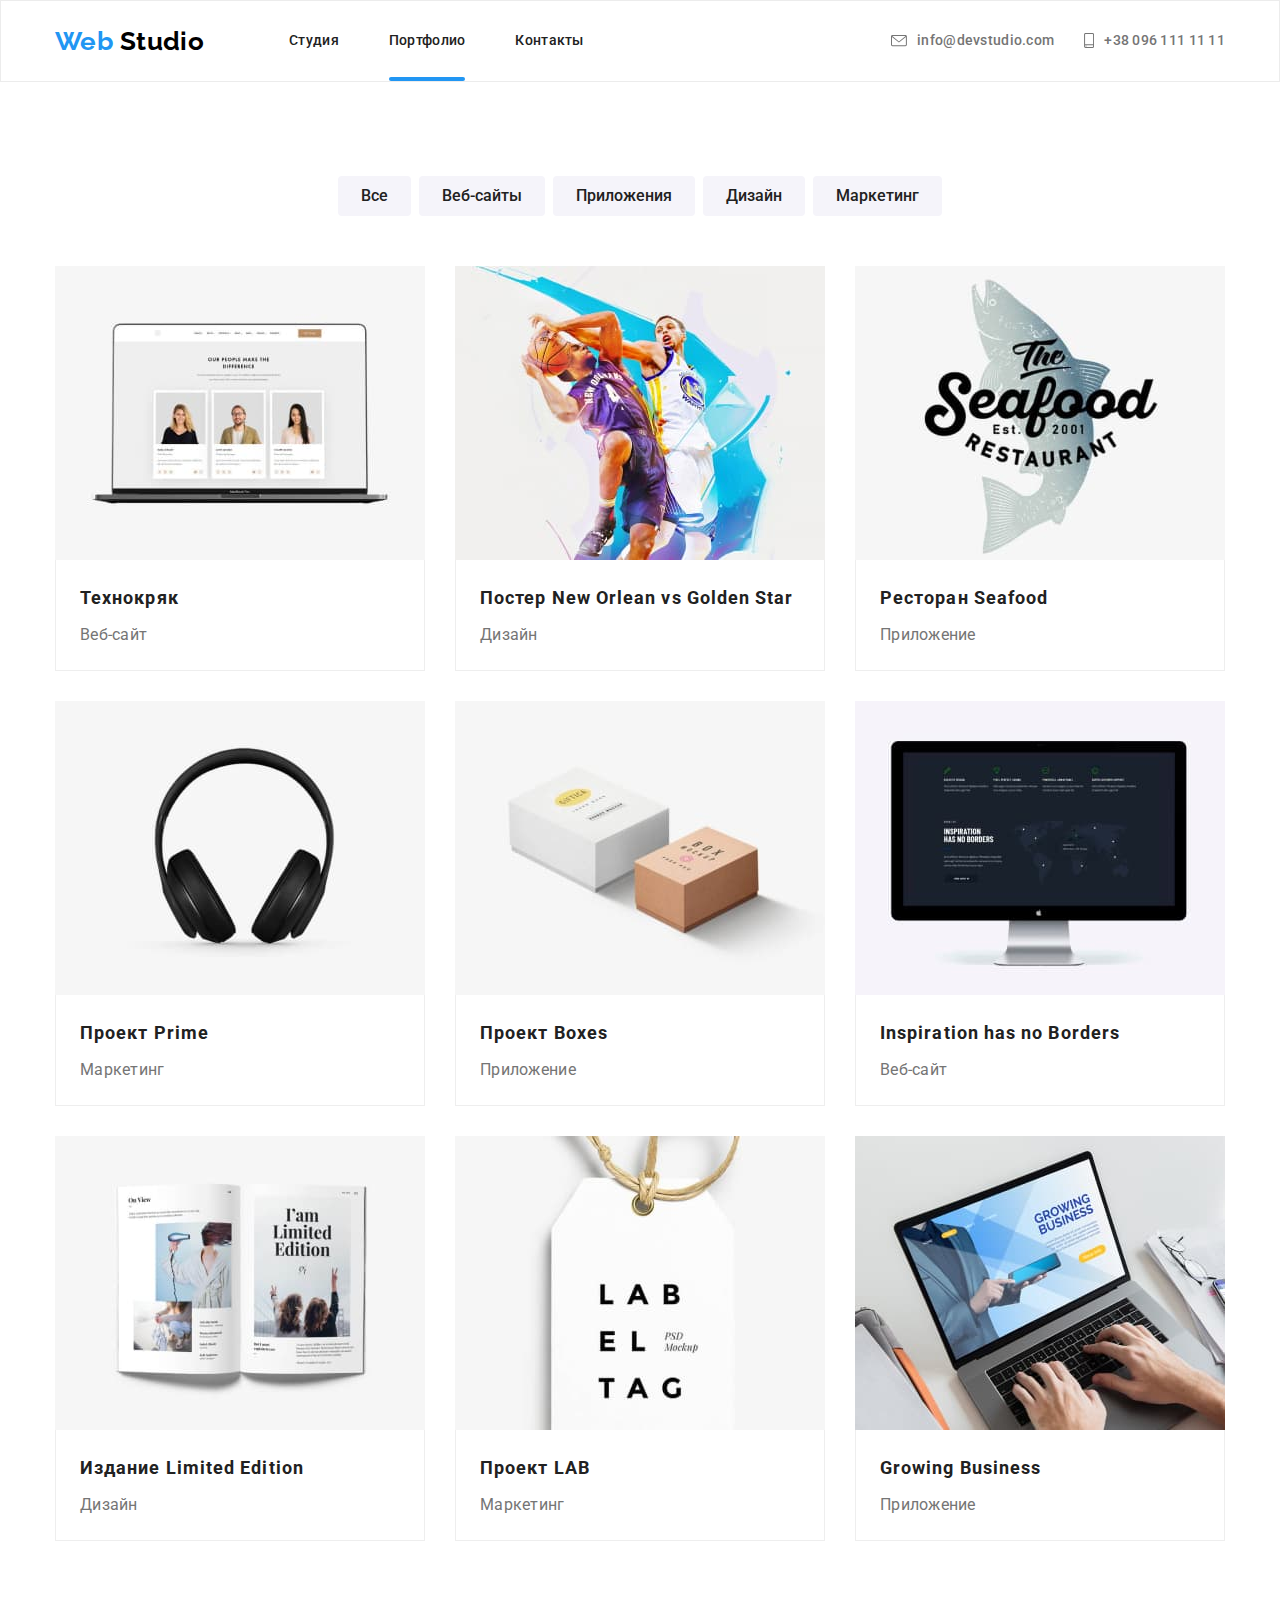
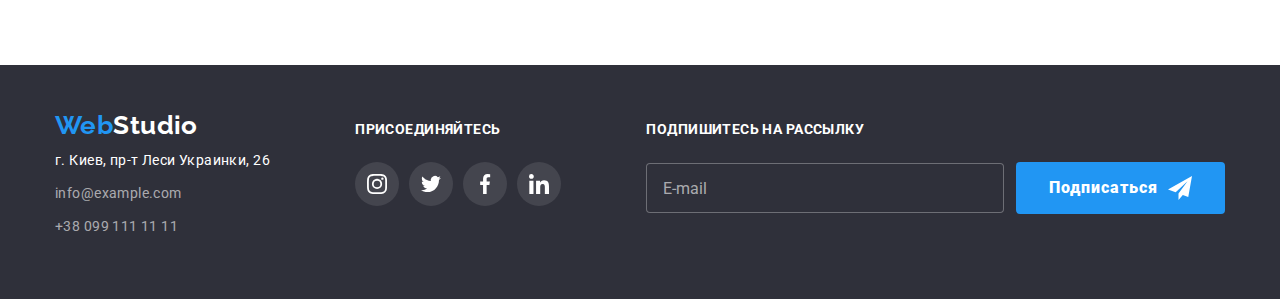
==== portfolio.html @ 3bfdb39d "переносит данные из предыдущего репозитория" ====
<!DOCTYPE html>
<html lang="ru">
  <head>
    <meta charset="UTF-8" />
    <meta name="viewport" content="width=device-width, initial-scale=1.0" />
    <title>Portfolio</title>
    <link
      href="https://fonts.googleapis.com/css2?family=Raleway:wght@700&family=Roboto:wght@400;500;700;900&display=swap"
      rel="stylesheet"
    />
    <link
      rel="stylesheet"
      href="https://cdnjs.cloudflare.com/ajax/libs/modern-normalize/0.6.0/modern-normalize.min.css"
    />
    <link rel="stylesheet" href="./css/styles.css" />
  </head>
  <body>
    <header class="line">
      <div class="container header-flex">
        <nav class="header-flex">
          <a class="logo" href="./index.html"
            ><span class="logo-web">Web</span> Studio</a
          >
          <ul class="nav-list list">
            <li class="nav-item">
              <a class="nav-link link nav-hover" href="./index.html">Студия</a>
            </li>
            <li class="nav-item">
              <a class="nav-link link current" href="./portfolio.html"
                >Портфолио</a
              >
            </li>
            <li class="nav-item">
              <a class="nav-link link nav-hover" href="#">Контакты</a>
            </li>
          </ul>
        </nav>

        <address>
          <ul class="address-list list">
            <li class="address-item">
              <a class="address-link link mail" href="mailto:info@devstudio.com"
                ><svg class="icon-mail" width="16" height="12">
                  <use href="./images/sprite.svg#icon-mail"></use>
                </svg>
                info@devstudio.com</a
              >
            </li>
            <li class="address-item">
              <a class="address-link link phone" href="tel:+380961111111"
                ><svg class="icon-phone" width="10" height="15">
                  <use href="./images/sprite.svg#icon-phone"></use>
                </svg>
                +38 096 111 11 11</a
              >
            </li>
          </ul>
        </address>
      </div>
    </header>
    <main>
      <section class="projects container">
        <h1 class="visually-hidden">Наши проекты</h1>
        <ul class="project-button list">
          <li class="button-item">
            <button type="button" class="filter-button">Все</button>
          </li>
          <li class="button-item">
            <button type="button" class="filter-button">Веб-сайты</button>
          </li>
          <li class="button-item">
            <button type="button" class="filter-button">Приложения</button>
          </li>
          <li class="button-item">
            <button type="button" class="filter-button">Дизайн</button>
          </li>
          <li class="button-item">
            <button type="button" class="filter-button">Маркетинг</button>
          </li>
        </ul>
        <ul class="projects-list list">
          <li class="project-card">
            <a class="project-link link" href="#">
              <div class="overlay-container">
                <img
                  src="./images/technokr.jpg"
                  alt="Ноутбук"
                  width="370"
                  height="294"
                />
                <div class="project-overlay">
                  <p class="project-description">
                    Технокряк это современная площадка распространения
                    коронавируса. Компании используют эту платформу для
                    цифрового шпионажа и атак на защищённые сервера конкурентов.
                  </p>
                </div>
              </div>
              <div class="project-content">
                <h2 class="project-name">Технокряк</h2>
                <p class="project-type">Веб-сайт</p>
              </div>
            </a>
          </li>
          <li class="project-card">
            <a class="project-link link" href="#">
              <div class="overlay-container">
                <img
                  src="./images/golden-star.jpg"
                  alt="Двое баскетболистов"
                  width="370"
                  height="294"
                />
                <div class="project-overlay">
                  <p class="project-description">
                    Технокряк это современная площадка распространения
                    коронавируса. Компании используют эту платформу для
                    цифрового шпионажа и атак на защищённые сервера конкурентов.
                  </p>
                </div>
              </div>
              <div class="project-content">
                <h2 class="project-name">Постер New Orlean vs Golden Star</h2>
                <p class="project-type">Дизайн</p>
              </div>
            </a>
          </li>
          <li class="project-card">
            <a class="project-link link" href="#">
              <div class="overlay-container">
                <img
                  src="./images/seafood.jpg"
                  alt="Логотип ресторана Сифуд"
                  width="370"
                  height="294"
                />
                <div class="project-overlay">
                  <p class="project-description">
                    Технокряк это современная площадка распространения
                    коронавируса. Компании используют эту платформу для
                    цифрового шпионажа и атак на защищённые сервера конкурентов.
                  </p>
                </div>
              </div>
              <div class="project-content">
                <h2 class="project-name">Ресторан Seafood</h2>
                <p class="project-type">Приложение</p>
              </div>
            </a>
          </li>
          <li class="project-card">
            <a class="project-link link" href="#">
              <div class="overlay-container">
                <img
                  src="./images/prime.jpg"
                  alt="Безпроводные наушники"
                  width="370"
                  height="294"
                />
                <div class="project-overlay">
                  <p class="project-description">
                    Технокряк это современная площадка распространения
                    коронавируса. Компании используют эту платформу для
                    цифрового шпионажа и атак на защищённые сервера конкурентов.
                  </p>
                </div>
              </div>
              <div class="project-content">
                <h2 class="project-name">Проект Prime</h2>
                <p class="project-type">Маркетинг</p>
              </div>
            </a>
          </li>
          <li class="project-card">
            <a class="project-link link" href="#">
              <div class="overlay-container">
                <img
                  src="./images/boxes.jpg"
                  alt="Белая и коричневая коробка"
                  width="370"
                  height="294"
                />
                <div class="project-overlay">
                  <p class="project-description">
                    Технокряк это современная площадка распространения
                    коронавируса. Компании используют эту платформу для
                    цифрового шпионажа и атак на защищённые сервера конкурентов.
                  </p>
                </div>
              </div>
              <div class="project-content">
                <h2 class="project-name">Проект Boxes</h2>
                <p class="project-type">Приложение</p>
              </div>
            </a>
          </li>
          <li class="project-card">
            <a class="project-link link" href="#">
              <div class="overlay-container">
                <img
                  src="./images/no-borders.jpg"
                  alt="Экран компьютера"
                  width="370"
                  height="294"
                />
                <div class="project-overlay">
                  <p class="project-description">
                    Технокряк это современная площадка распространения
                    коронавируса. Компании используют эту платформу для
                    цифрового шпионажа и атак на защищённые сервера конкурентов.
                  </p>
                </div>
              </div>
              <div class="project-content">
                <h2 class="project-name">Inspiration has no Borders</h2>
                <p class="project-type">Веб-сайт</p>
              </div>
            </a>
          </li>
          <li class="project-card">
            <a class="project-link link" href="#">
              <div class="overlay-container">
                <img
                  src="./images/limited-edition.jpg"
                  alt="Открытый журнал"
                  width="370"
                  height="294"
                />
                <div class="project-overlay">
                  <p class="project-description">
                    Технокряк это современная площадка распространения
                    коронавируса. Компании используют эту платформу для
                    цифрового шпионажа и атак на защищённые сервера конкурентов.
                  </p>
                </div>
              </div>
              <div class="project-content">
                <h2 class="project-name">Издание Limited Edition</h2>
                <p class="project-type">Дизайн</p>
              </div>
            </a>
          </li>
          <li class="project-card">
            <a class="project-link link" href="#">
              <div class="overlay-container">
                <img
                  src="./images/lab.jpg"
                  alt="Бирка с надписью Лейблтег"
                  width="370"
                  height="294"
                />
                <div class="project-overlay">
                  <p class="project-description">
                    Технокряк это современная площадка распространения
                    коронавируса. Компании используют эту платформу для
                    цифрового шпионажа и атак на защищённые сервера конкурентов.
                  </p>
                </div>
              </div>
              <div class="project-content">
                <h2 class="project-name">Проект LAB</h2>
                <p class="project-type">Маркетинг</p>
              </div>
            </a>
          </li>
          <li class="project-card">
            <a class="project-link link" href="#">
              <div class="overlay-container">
                <img
                  src="./images/business.jpg"
                  alt="Человек печатает на ноутбуке"
                  width="370"
                  height="294"
                />
                <div class="project-overlay">
                  <p class="project-description">
                    Технокряк это современная площадка распространения
                    коронавируса. Компании используют эту платформу для
                    цифрового шпионажа и атак на защищённые сервера конкурентов.
                  </p>
                </div>
              </div>
              <div class="project-content">
                <h2 class="project-name">Growing Business</h2>
                <p class="project-type">Приложение</p>
              </div>
            </a>
          </li>
        </ul>
      </section>
    </main>
    <footer>
      <div class="container container-footer">
        <div class="footer-flex">
          <div class="footer-address">
            <a class="logo footer-logo" href="#"
              ><span class="logo-web">Web</span
              ><span class="logo-studio">Studio</span></a
            >
            <address class="footer-address">
              <a
                class="address-map footer-address-links"
                href="https://goo.gl/maps/tR7T5dvsBJvdwT1U7"
                >г. Киев, пр-т Леси Украинки, 26</a
              >
              <br />
              <a
                class="mail-phone footer-address-links"
                href="mailto:info@example.com"
                >info@example.com</a
              >
              <br />
              <a
                class="mail-phone footer-address-links"
                href="tel:+380991111111"
                >+38 099 111 11 11</a
              >
            </address>
          </div>
          <!-- социальные сети -->
          <div>
            <b class="footer-call">Присоединяйтесь</b>
            <ul class="links-list footer-social list">
              <li class="links-item footer-social">
                <a
                  class="social-link footer-social-link"
                  href="#"
                  aria-label="Ссылка на инстаграм"
                  ><svg width="20" height="20">
                    <use href="./images/sprite.svg#icon-instagram"></use></svg
                ></a>
              </li>
              <li class="links-item">
                <a
                  class="social-link footer-social-link"
                  href="#"
                  aria-label="Ссылка на твиттер"
                  ><svg width="20" height="20">
                    <use href="./images/sprite.svg#icon-twitter"></use></svg
                ></a>
              </li>
              <li class="links-item">
                <a
                  class="social-link footer-social-link"
                  href="#"
                  aria-label="Сслыка на фейсбук"
                  ><svg width="20" height="20">
                    <use href="./images/sprite.svg#icon-facebook"></use></svg
                ></a>
              </li>
              <li class="links-item">
                <a
                  class="social-link footer-social-link"
                  href="#"
                  aria-label="Ссылка на линкедин"
                  ><svg width="20" height="20">
                    <use href="./images/sprite.svg#icon-linkedin"></use></svg
                ></a>
              </li>
            </ul>
          </div>
          <!-- Форма подписки на рассылку -->
          <div class="subscribe-form">
            <b class="footer-call">Подпишитесь на рассылку</b>
            <form>
              <div class="subscribe-flex">
                <input
                  type="email"
                  name="email"
                  class="email"
                  placeholder="E-mail"
                />
                <button type="submit" class="button button-footer">
                  <span class="subscribe">Подписаться</span
                  ><svg class="subscribe-svg" width="24" height="24">
                    <use href="./images/sprite.svg#icon-send"></use>
                  </svg>
                </button>
              </div>
            </form>
          </div>
        </div>
      </div>
    </footer>
  </body>
</html>
---- css/styles.css ----
:root {
  --primary-text-color: #757575;
  --secondary-text-color: #212121;
  --third-text-color: #ffffff;
  --logo-color: #000000;
  --accent-color: #2196f3;
  --footer-adress-color: rgba(255, 255, 255, 0.6);
  --footer-copyright-color: rgba(255, 255, 255, 0.4);
  --primary-background-color: #ffffff;
  --secondary-background-color: #f5f4fa;
  --footer-background-color: #2f303a;
  --icons-color: #afb1b8;
  --icons-bg: rgba(255, 255, 255, 0.1);
  --main-font: "Roboto", sans-serif;
  --accent-font: "Raleway", sans-serif;
  --duration: 250ms;
  --timing: cubic-bezier(0.4, 0, 0.2, 1);
}

html {
  box-sizing: border-box;
}
*,
*::before,
*::after {
  box-sizing: inherit;
}
body {
  font-family: var(--main-font);
  font-size: 14px;
  line-height: 1.71;
  letter-spacing: 0.03em;
  color: var(--primary-text-color);

  background-color: var(--primary-background-color);
}

h1,
h2,
h3,
h4,
p {
  margin: 0;
}

img {
  display: block;
  max-width: 100%;
  height: auto;
}

.container {
  width: 1200px;
  padding-left: 15px;
  padding-right: 15px;
  padding-bottom: 94px;
  padding-top: 94px;
  margin-left: auto;
  margin-right: auto;
}

/* убирает маркеры списка, дает 0 марджин и паддинг */
.list {
  list-style: none;
  margin: 0;
  padding: 0;
}
/* убирает подчеркивание ссылок, делает их блоками, задает параметры текста */
.link {
  text-decoration: none;
  font-weight: 500;
  line-height: 1.14;
  letter-spacing: 0.02em;
  display: block;
}
/* прячет элементы, которые имеют имеют значение для семантики, но отсутствуют на макете*/
.visually-hidden {
  clip: rect(1px, 1px, 1px, 1px);
  height: 1px;
  overflow: hidden;
  position: absolute;
  white-space: nowrap;
  width: 1px;
}
/* добавляет подчеркивание активной странице */
.current::after,
.nav-hover::after {
  content: "";
  position: absolute;
  left: 0;
  bottom: 0;

  display: block;
  width: 100%;
  height: 4px;

  border-radius: 2px;
  background-color: var(--accent-color);

  transition: transform var(--duration) var(--timing),
    opacity var(--duration) var(--timing);
}

.nav-hover::after {
  opacity: 0;
  transform: scaleX(0);
}

.nav-hover:hover::after {
  opacity: 1;
  transform: scaleX(1);
}

.button {
  text-decoration: none;
  font-weight: 700;
  font-size: 16px;
  line-height: 1.88;
  text-align: center;
  letter-spacing: 0.06em;
  color: var(--third-text-color);
  background-color: var(--accent-color);

  display: inline-block;
  border: 1px solid transparent;
  border-radius: 4px;
  padding: 10px 32px;
  min-width: 200px;

  transition: color var(--duration) var(--timing),
    border-color var(--duration) var(--timing),
    background-color var(--duration) var(--timing);
}

.button:hover,
.button:focus {
  color: var(--accent-color);
  background-color: var(--third-text-color);
  border-color: var(--accent-color);
}

.section-title {
  margin-bottom: 50px;

  font-weight: 700;
  font-size: 36px;
  line-height: 1.67;
  text-align: center;
  color: var(--secondary-text-color);
}

/* хедер */
/* лого */
.header-flex {
  display: flex;
  align-items: center;
  justify-content: space-between;
  padding-bottom: 0;
  padding-top: 0;
}

.logo {
  display: inline-block;
  margin-right: 85px;

  text-decoration: none;
  font-family: var(--accent-font);
  font-weight: 700;
  font-size: 26px;
  line-height: 1.19;
  color: var(--logo-color);
}
.logo-web {
  color: var(--accent-color);
}

/* навигация */
.nav-list {
  display: flex;
}

.nav-item:not(:last-child) {
  margin-right: 50px;
}

.nav-link,
.address-link {
  position: relative;

  display: flex;
  align-items: center;
  padding-top: 32px;
  padding-bottom: 32px;
  color: var(--secondary-text-color);

  transition: color var(--duration) var(--timing);
}

.nav-link:visited {
  color: var(--secondary-text-color);
}

.nav-link:hover,
.nav-link:focus {
  color: var(--accent-color);
}

/* адрес хедера */
.address-list {
  display: flex;
  margin-left: auto;
}

.icon-mail,
.icon-phone {
  display: inline-block;
  margin-right: 10px;
}

.address-item:not(:last-child) {
  margin-right: 30px;
}

.address-link {
  color: var(--primary-text-color);
  fill: var(--primary-text-color);
  font-style: normal;

  transition: fill var(--duration) var(--timing),
    color var(--duration) var(--timing);
}

.address-link:hover,
.address-link:focus {
  color: var(--accent-color);
  fill: var(--accent-color);
}

/* hero */
.hero {
  max-width: 1600px;
  min-height: 600px;
  margin-left: auto;
  margin-right: auto;
  padding-top: 200px;
  padding-bottom: 200px;

  background-image: linear-gradient(
      to right,
      rgba(47, 48, 58, 0.8),
      rgba(47, 48, 58, 0.8)
    ),
    url(../images/web-studio-background.jpg);
  background-size: cover;
  background-position: center;
  background-repeat: no-repeat;
  background-color: rgba(47, 48, 58, 0.8);

  text-align: center;
}

.hero-title {
  margin-bottom: 30px;

  font-weight: 900;
  font-size: 44px;
  line-height: 1.36;
  text-align: center;
  letter-spacing: 0.06em;
  text-transform: uppercase;
  color: var(--third-text-color);
}

/* benefits section */
.container-benefits {
  padding-bottom: 0;
}

.benefits-list {
  display: flex;
}

.benefits-item {
  width: calc((100% - 90px) / 4);
}

.benefits-item:not(:last-child) {
  margin-right: 30px;
}

.icon {
  text-align: center;
  margin-bottom: 30px;
  height: 120px;
  padding-top: 25px;

  background-color: #f5f4fa;
  border-radius: 4px;
}

.benefits-name {
  margin-bottom: 10px;

  font-weight: 700;
  line-height: 1.14;
  text-transform: uppercase;
  color: var(--secondary-text-color);
}

/* services section */

.services-list {
  display: flex;
}

.services-item {
  position: relative;
  z-index: 1;

  width: calc((100% - 60px) / 3);
  margin-bottom: 30px;
}

.services-item:not(:last-child) {
  margin-right: 30px;
}

.services-title {
  position: absolute;
  bottom: 0;
  left: 0;

  width: 100%;
  padding-top: 27px;
  padding-bottom: 27px;

  font-weight: 700;
  text-align: center;
  text-transform: uppercase;
  line-height: 1.14;
  font-size: 14px;
  color: var(--third-text-color);
  background-color: rgba(47, 48, 58, 0.8);
}

/* team */
.team {
  background-color: var(--secondary-background-color);
}

.team-list {
  display: flex;
}

.team-item {
  width: calc((100% - 90px) / 4);
  padding-bottom: 24px;

  background-color: var(--primary-background-color);
  box-shadow: 0px 2px 1px rgba(0, 0, 0, 0.2), 0px 1px 1px rgba(0, 0, 0, 0.14),
    0px 1px 3px rgba(0, 0, 0, 0.12);
  border-radius: 0px 0px 4px 4px;
}

.team-item:not(:last-child) {
  margin-right: 30px;
}

.team-photo {
  margin-bottom: 30px;
}

.team-person {
  margin-bottom: 10px;

  font-weight: 500;
  font-size: 16px;
  line-height: 1.18;
  text-align: center;
  color: var(--secondary-text-color);
}

.team-job {
  margin-bottom: 16px;

  font-weight: 400;
  font-size: 16px;
  line-height: 1.18;
  text-align: center;
}

.links-list {
  display: flex;
  text-align: center;
  padding-left: 32px;
  padding-right: 32px;
}

.links-item {
  display: block;
}

.links-item:not(:last-child) {
  margin-right: 10px;
}

.social-link {
  display: flex;
  justify-content: center;
  align-items: center;
  background-color: rgba(255, 255, 255, 0.1);
  border-radius: 50%;
  fill: var(--icons-color);
  width: 44px;
  height: 44px;

  transition: background-color var(--duration) var(--timing),
    fill var(--duration) var(--timing);
}

.social-link:hover,
.social-link:focus {
  background-color: var(--accent-color);
  fill: var(--third-text-color);
}

/* clients*/
.clients-list {
  display: flex;
  justify-content: center;
}

.clients-item:not(:last-child) {
  margin-right: 30px;
}

.company-item {
  display: flex;
  align-items: center;
  justify-content: center;
  width: 170px;
  height: 90px;
  border: 1px solid var(--icons-color);
  border-radius: 4px;
  fill: var(--icons-color);

  transition: border-color var(--duration) var(--timing),
    fill var(--duration) var(--timing);
}

.company-item:hover,
.company-item:focus {
  border-color: var(--accent-color);
  fill: var(--accent-color);
}

/* footer */
footer {
  background-color: var(--footer-background-color);
}

.container-footer {
  padding-top: 45px;
  padding-bottom: 60px;
}

.footer-flex {
  display: flex;
  align-items: baseline;
  justify-content: space-between;
}

.footer-logo {
  margin: 0;
  margin-bottom: 8px;
}

.footer-logo:focus {
  color: var(--accent-color);
}

.logo:visited {
  color: var(--logo-color);
}

.logo-web:visited {
  color: var(--accent-color);
}

.logo-studio {
  color: var(--third-text-color);
}
.footer-address {
  font-style: normal;
}

.address-map {
  color: var(--third-text-color);

  transition: color var(--duration) var(--timing);
}

.footer-address-links {
  display: inline-block;
  text-decoration: none;
}

.footer-address-links:not(:last-child) {
  margin-bottom: 9px;
}

.mail-phone {
  color: var(--footer-adress-color);

  transition: color var(--duration) var(--timing);
}

.address-map:hover,
.address-map:focus,
.mail-phone:hover,
.mail-phone:focus {
  color: var(--accent-color);
}

.footer-call {
  display: block;
  margin-bottom: 20px;

  font-weight: 700;
  text-transform: uppercase;
  color: var(--third-text-color);
}

.footer-social {
  padding-left: 0;
  padding-right: 0;
}

.footer-social-link {
  fill: var(--third-text-color);
}

.email {
  margin-right: 12px;
  padding-left: 16px;
  padding-top: 15px;
  padding-bottom: 15px;

  width: 358px;
  height: 50px;
  border: 1px solid rgba(255, 255, 255, 0.3);
  border-radius: 4px;
  background-color: var(--footer-background-color);
  color: var(--icons-color);
  font-size: 16px;
  line-height: 1.25;
}

.email::placeholder {
  color: rgba(255, 255, 255, 0.6);
  font-size: 16px;
  line-height: 1.25;
}

.subscribe-flex {
  display: flex;
  justify-content: center;
  align-items: center;
}
.button-footer {
  display: flex;
  justify-content: center;
  align-items: center;
  fill: var(--third-text-color);

  transition: fill var(--duration) var(--timing),
    color var(--duration) var(--timing),
    border-color var(--duration) var(--timing),
    background-color var(--duration) var(--timing);
}

.button-footer:focus,
.button-footer:hover {
  fill: var(--accent-color);
}

.subscribe {
  display: inline-block;
  margin-right: 10px;

  font-weight: 900;
  font-size: 16px;
  line-height: 1.88;
  text-align: center;
  letter-spacing: 0.06em;

  transition: fill var(--duration) var(--timing);
}

.subscribe-svg:hover,
.subscribe-svg:focus {
  fill: var(--accent-color);
}
/* portfolio */
/* logo */
.line {
  border: 1px solid #ececec;
}

.portfolio-logo:focus {
  color: var(--accent-color);
}

/* projects */
.projects {
  padding-top: 94px;
}

.project-button {
  display: flex;
  justify-content: center;
  margin-top: 0;
  margin-bottom: 50px;
}

.button-item {
  margin-right: 8px;
}

.button-item:last-child {
  margin-right: 0;
}

.filter-button {
  display: inline-block;
  padding: 6px 22px;
  min-width: 73px;

  font-weight: 500;
  font-size: 16px;
  line-height: 1.63;
  text-align: center;
  color: var(--secondary-text-color);

  background-color: var(--secondary-background-color);
  border: 1px solid transparent;
  border-radius: 4px;

  transition: background-color var(--duration) var(--timing),
    color var(--duration) var(--timing),
    border-color var(--duration) var(--timing),
    box-shadow var(--duration) var(--timing);
}

.filter-button:hover,
.filter-button:focus {
  background-color: var(--accent-color);
  color: var(--third-text-color);
  border-color: var(--accent-color);
  box-shadow: 0px 2px 2px rgba(0, 0, 0, 0.12), 0px 1px 2px rgba(0, 0, 0, 0.08),
    0px 3px 1px rgba(0, 0, 0, 0.1);
}

.projects-list {
  display: flex;
  flex-wrap: wrap;
}

.project-card:not(:nth-child(3n)) {
  width: calc((100% - 60px) / 3);
  margin-right: 30px;
  margin-bottom: 30px;
}

.project-content {
  padding-left: 24px;
  padding-right: 24px;
  padding-top: 20px;
  padding-bottom: 20px;
  border-right: 1px solid #eeeeee;
  border-bottom: 1px solid #eeeeee;
  border-left: 1px solid #eeeeee;
}

.project-name {
  margin-bottom: 4px;

  font-weight: 700;
  font-size: 18px;
  line-height: 2;
  letter-spacing: 0.06em;
  color: var(--secondary-text-color);
}

.project-type {
  font-weight: 400;
  font-size: 16px;
  line-height: 1.88;
  color: var(--primary-text-color);
}

.overlay-container {
  position: relative;
  overflow: hidden;
}

.project-overlay,
.project-description {
  position: absolute;
  left: 0;
  top: 0;
  width: 100%;
  height: 100%;
  opacity: 0;

  transition: transform var(--timing) var(--duration);
  transition: opacity var(--timing) var(--duration);
}

.project-description {
  display: block;
  padding-top: 63px;
  padding-right: 24px;
  padding-bottom: 63px;
  padding-left: 24px;

  font-weight: 400;
  font-size: 18px;
  line-height: 1.56;
  color: var(--third-text-color);
}

.project-overlay {
  background-color: rgba(33, 150, 243, 0.9);

  transform: translateY(100%);
  opacity: 0;
  transition: transform var(--duration) var(--timing),
    opacity var(--duration) var(--timing);
}

.project-link:hover .project-overlay {
  transform: translateY(0);
  opacity: 1;
}

.project-link {
  transition: transform var(--duration) var(--timing);
  transition: opacity var(--timing) var(--duration);
  transition: box-shadow var(--timing) var(--duration);
}

.project-link:hover,
.project-link:focus {
  box-shadow: 1px 4px 6px rgba(0, 0, 0, 0.16), 0px 4px 4px rgba(0, 0, 0, 0.06),
    0px 1px 1px rgba(0, 0, 0, 0.12);
}

.project-link:hover .project-description,
.project-link:focus .project-description {
  opacity: 1;
}

/* Модальное окно */
.backdrop {
  position: fixed;

  top: 0;
  left: 0;
  width: 100%;
  height: 100%;
  background-color: rgba(0, 0, 0, 0.2);
  z-index: 4;

  opacity: 1;
  transition: opacity var(--timing) var(--duration);
}

.modal {
  position: absolute;
  top: 50%;
  left: 50%;
  transform: translate(-50%, -50%);

  min-height: 581px;
  min-width: 528px;
  padding-top: 40px;
  padding-right: 40px;
  padding-bottom: 40px;
  padding-left: 40px;

  background-color: var(--primary-background-color);
  border-radius: 4px;
  box-shadow: 0px 2px 1px rgba(0, 0, 0, 0.2), 0px 1px 1px rgba(0, 0, 0, 0.14),
    0px 1px 3px rgba(0, 0, 0, 0.12);

  transform: translate(-50%, -50%) scale(1);
  transition: transform var(--timing) var(--duration);
}

.backdrop.is-hidden {
  opacity: 0;
  pointer-events: none;
}

.backdrop.is-hidden .modal {
  transform: translate(-50%, -50%) scale(0.5);
}

.modal-name {
  display: block;
  margin-bottom: 30px;

  font-weight: 700;
  line-height: 1.15;
  font-size: 20px;
  color: var(--secondary-text-color);
}

.modal-input {
  position: relative;

  display: block;
  margin-bottom: 30px;
}

.input-field {
  padding-left: 42px;
  padding-top: 12px;
  padding-bottom: 12px;
  width: 100%;
  resize: none;

  border: 1px solid rgba(33, 33, 33, 0.2);
  border-radius: 4px;

  transition: border-color var(--timing) var(--duration);
}

.input-label {
  position: absolute;
  top: 50%;
  left: 42px;
  transform: translateY(-50%);

  letter-spacing: 0.01em;

  transition: transform var(--timing) var(--duration),
    color var(--timing) var(--duration);
}

.modal-icon {
  position: absolute;
  top: 50%;
  left: 16px;
  transform: translateY(-50%);

  transition: fill var(--timing) var(--duration);
}

.modal-input:focus-within > .input-field {
  outline: none;
  border-color: var(--accent-color);
}

.modal-input:focus-within > .input-label,
.input-field:not(:placeholder-shown) + .input-label {
  transform: translate(-25px, -35px);
  font-size: 12px;
  line-height: 1.17px;
  color: var(--accent-color);
}

.modal-input:focus-within > .modal-icon {
  fill: var(--accent-color);
}

.textarea {
  margin-bottom: 30px;
  padding-left: 16px;

  transition: border-color var(--timing) var(--duration);
}

.textarea:focus {
  outline: none;
  border-color: var(--accent-color);
}

.textarea::placeholder {
  letter-spacing: 0.01em;
}

.modal-button {
  box-shadow: 0px 2px 2px rgba(0, 0, 0, 0.12), 0px 1px 2px rgba(0, 0, 0, 0.08),
    0px 3px 1px rgba(0, 0, 0, 0.1);
}

.modal-close {
  position: absolute;
  bottom: 100%;
  left: 100%;
  transform: translate(-130%, 130%);

  background-color: var(--primary-background-color);
  fill: var(--logo-color);
  width: 30px;
  height: 30px;
  border: 1px solid rgba(0, 0, 0, 0.1);

  transition: fill var(--duration) var(--timing);
}

.modal-close:hover,
.modal-close:focus {
  background-color: var(--primary-background-color);
  fill: var(--accent-color);
}

.rules,
.rules:visited {
  color: var(--accent-color);
}

.checkbox-field {
  display: flex;
  align-items: center;
  justify-content: center;
}

.checkbox {
  position: absolute;
  width: 1px;
  height: 1px;
  margin: -1px;
  border: 0;
  padding: 0;
  clip: rect(0 0 0 0);
  overflow: hidden;
}

.agree {
  display: inline-block;
  margin-right: 8px;
  width: 15px;
  height: 15px;

  border: 2px solid #212121;
  border-radius: 2px;
}

.checkbox:checked + .agree {
  border-color: transparent;
  background-color: var(--accent-color);
  background-image: url(../images/check.svg);
  background-size: contain;
  background-origin: border-box;
}
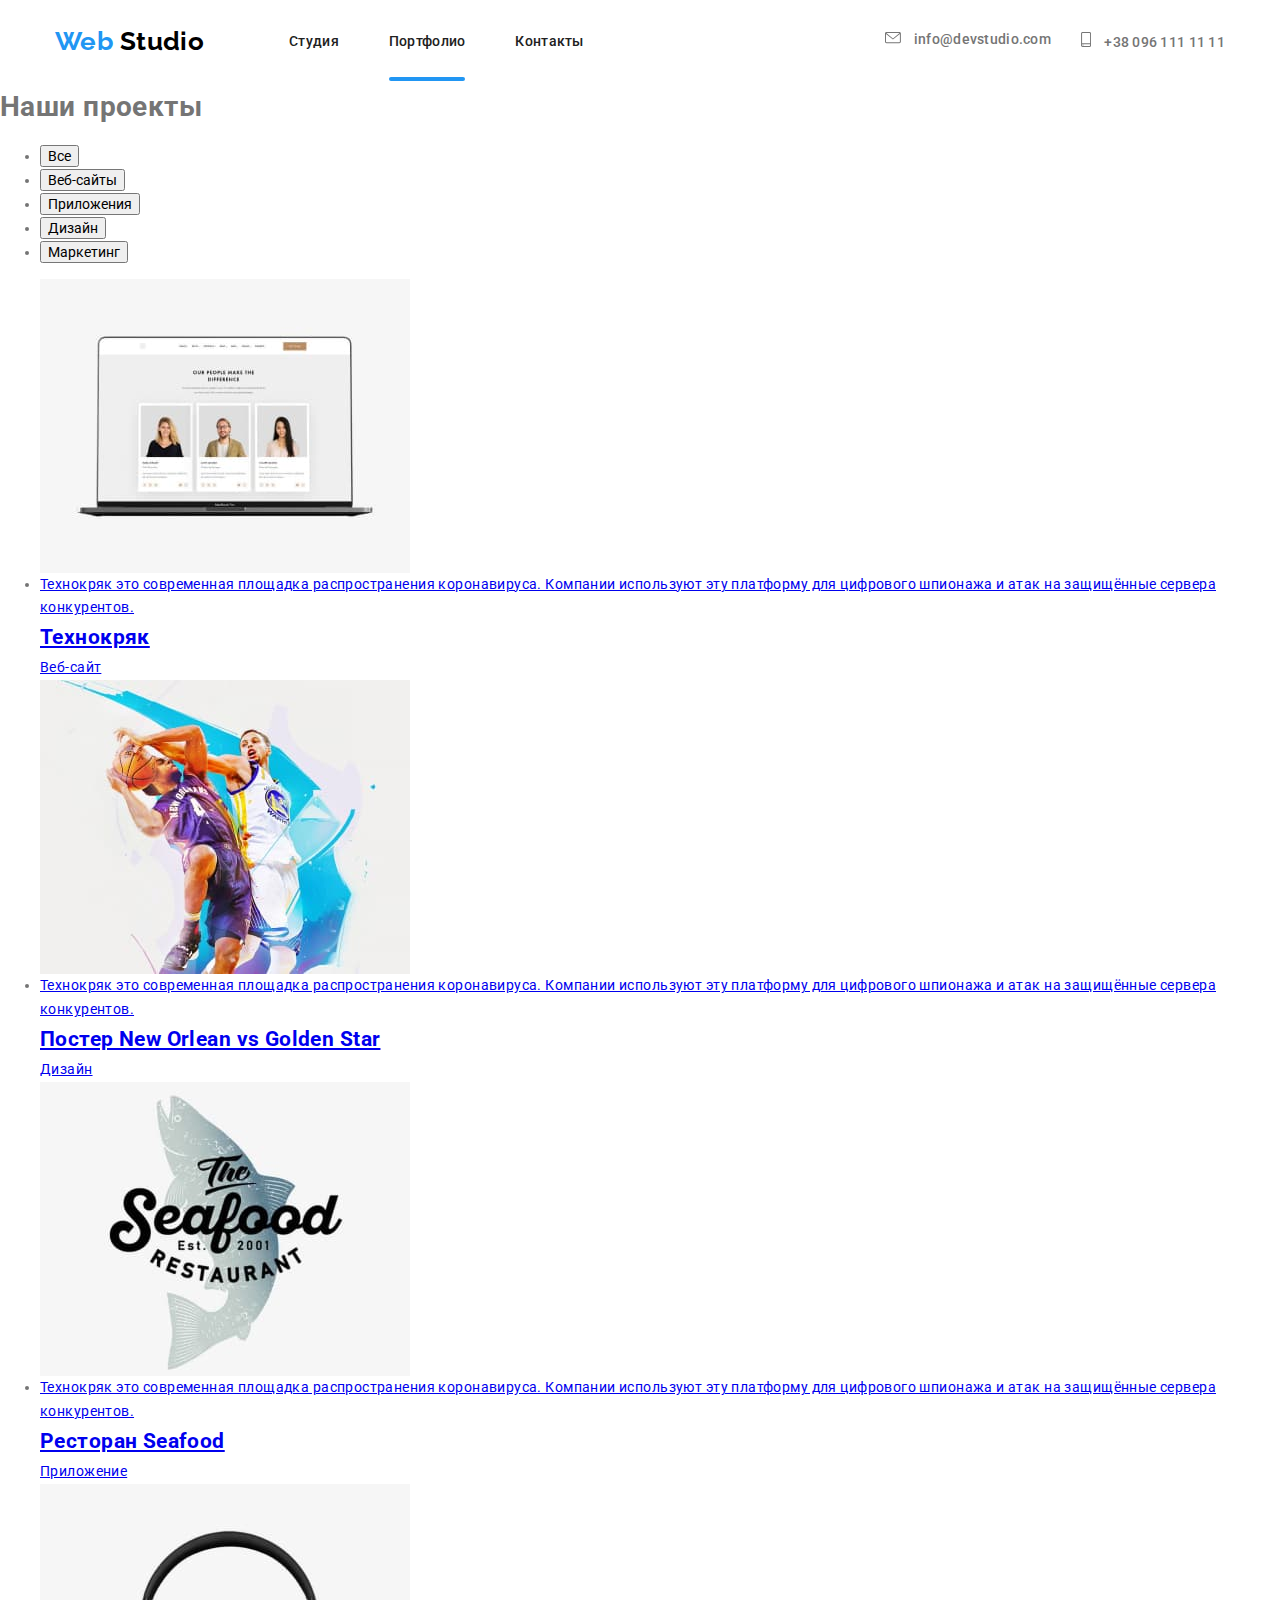
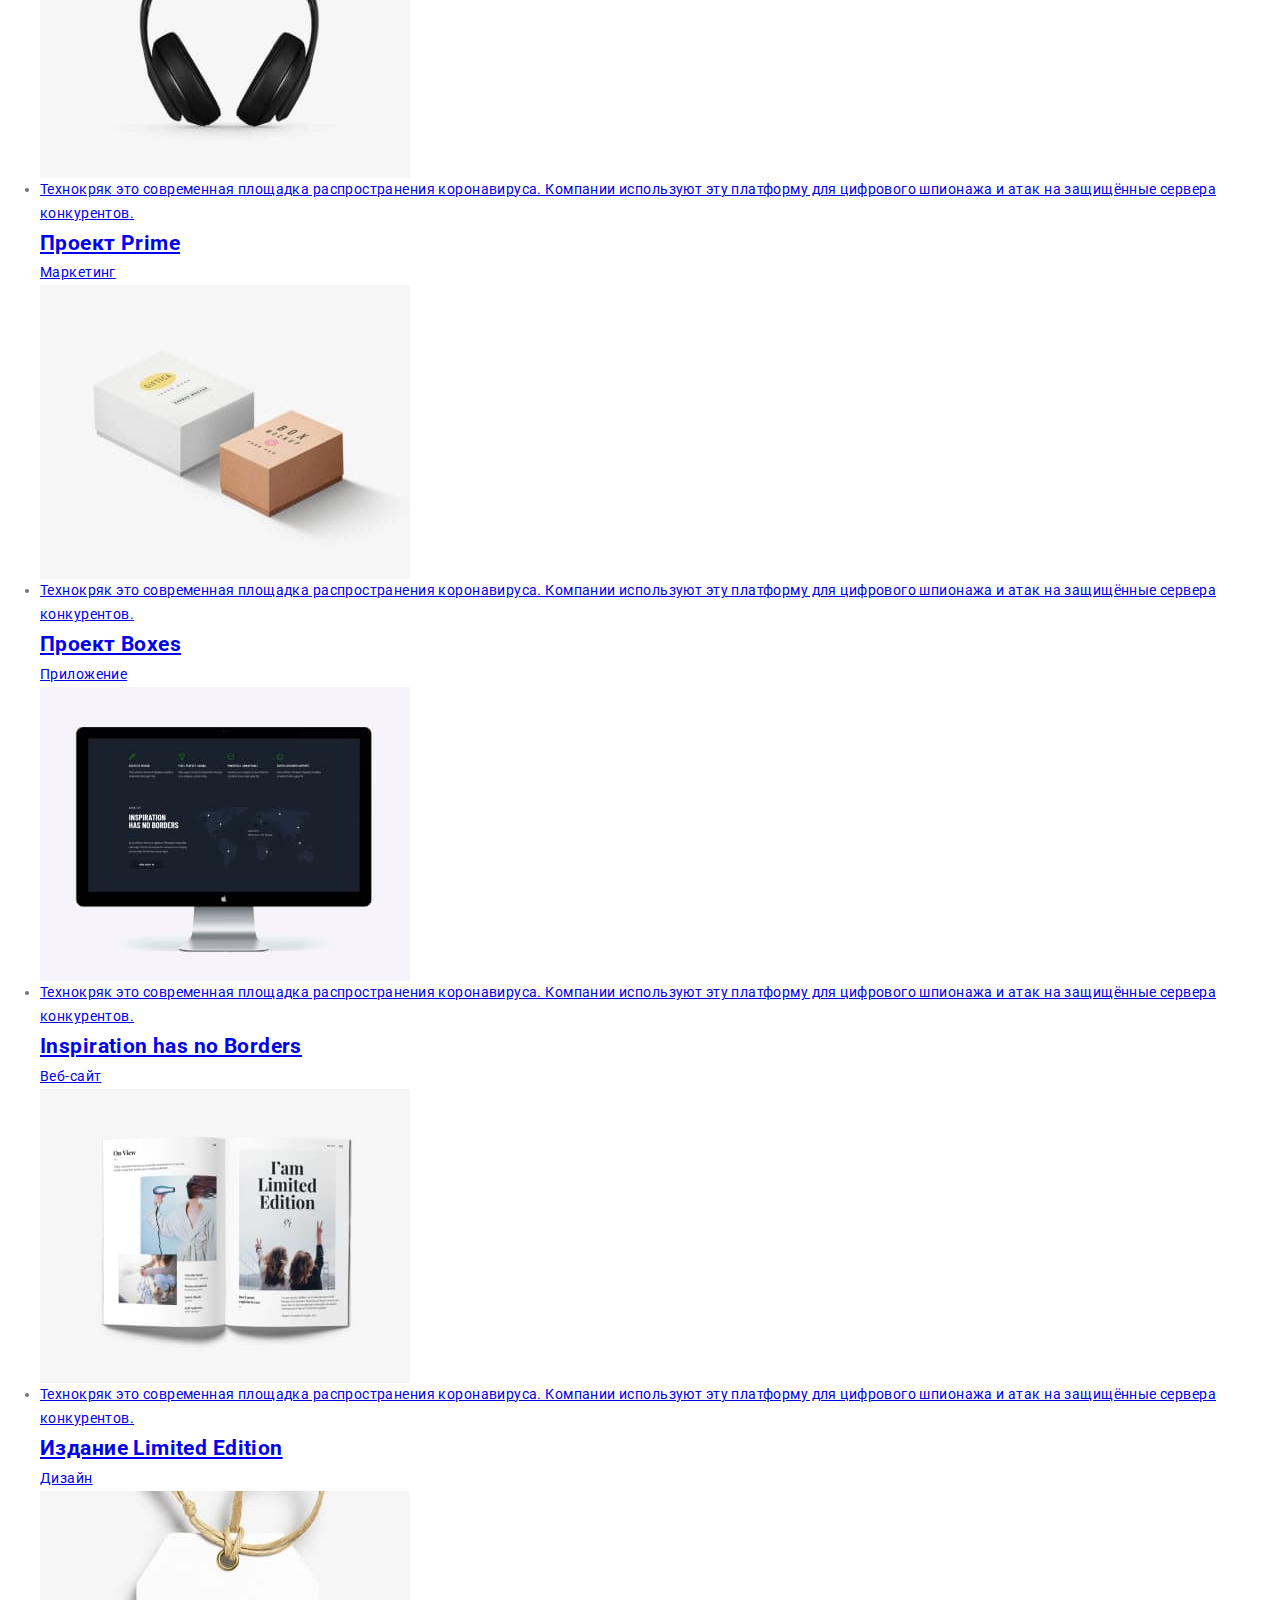
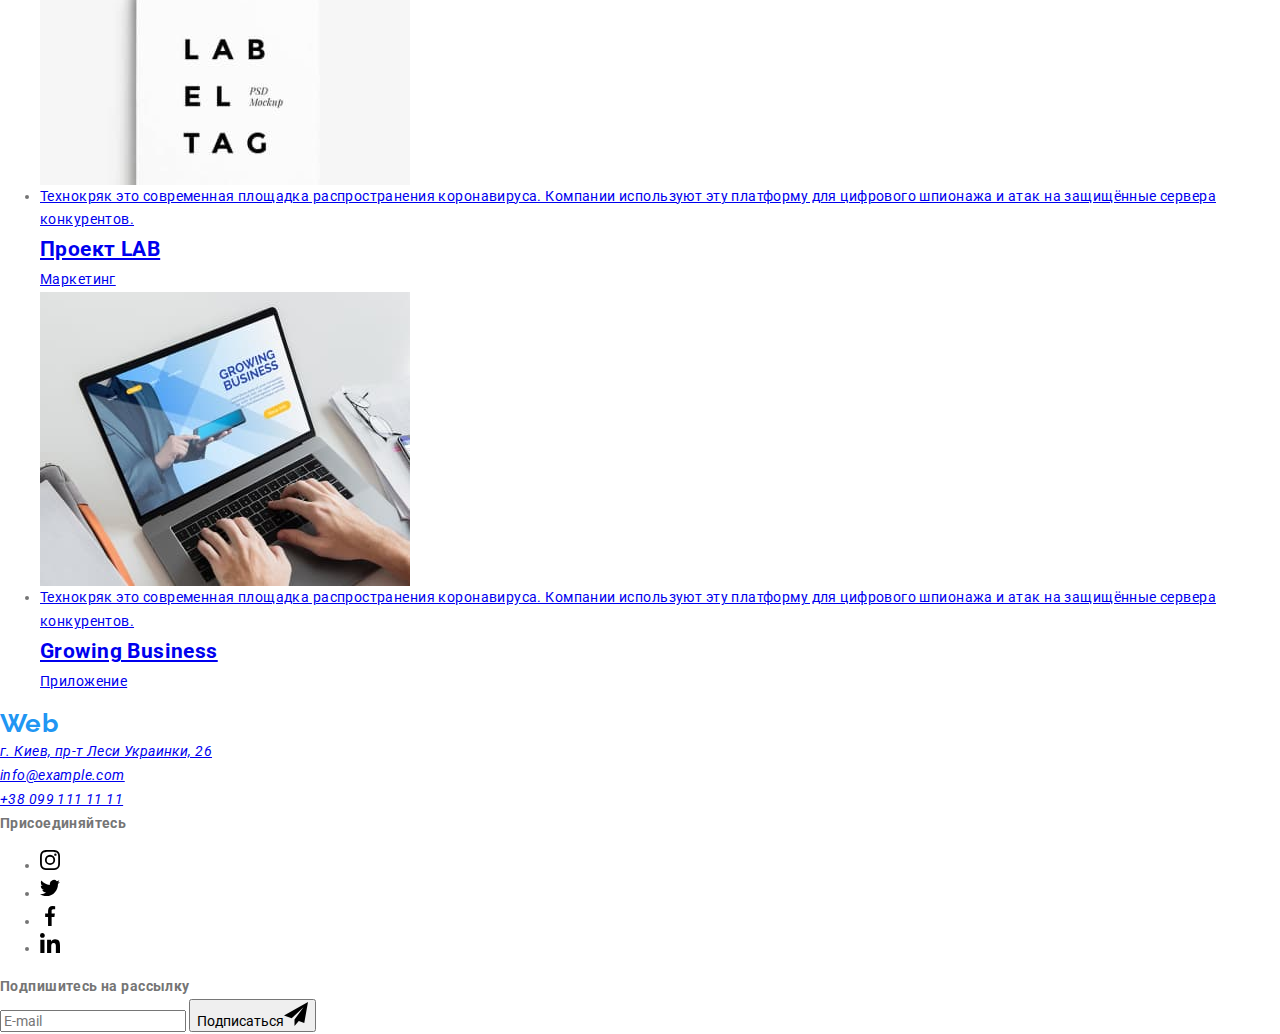
==== commit a9747ffa: "создает файлы и папки для сас, переносит стили хедера индекса и портфолио в сас" ====
--- a/portfolio.html
+++ b/portfolio.html
@@ -12,34 +12,32 @@
       rel="stylesheet"
       href="https://cdnjs.cloudflare.com/ajax/libs/modern-normalize/0.6.0/modern-normalize.min.css"
     />
-    <link rel="stylesheet" href="./css/styles.css" />
+    <link rel="stylesheet" href="./css/portfolio.css" />
   </head>
   <body>
-    <header class="line">
-      <div class="container header-flex">
-        <nav class="header-flex">
+    <header>
+      <div class="header-flex">
+        <nav class="nav-flex">
           <a class="logo" href="./index.html"
             ><span class="logo-web">Web</span> Studio</a
           >
-          <ul class="nav-list list">
+          <ul class="nav-list">
             <li class="nav-item">
-              <a class="nav-link link nav-hover" href="./index.html">Студия</a>
+              <a class="nav-link nav-hover" href="./index.html">Студия</a>
             </li>
             <li class="nav-item">
-              <a class="nav-link link current" href="./portfolio.html"
-                >Портфолио</a
-              >
+              <a class="nav-link current" href="#">Портфолио</a>
             </li>
             <li class="nav-item">
-              <a class="nav-link link nav-hover" href="#">Контакты</a>
+              <a class="nav-link nav-hover" href="#">Контакты</a>
             </li>
           </ul>
         </nav>
 
         <address>
-          <ul class="address-list list">
+          <ul class="address-list">
             <li class="address-item">
-              <a class="address-link link mail" href="mailto:info@devstudio.com"
+              <a class="address-link" href="mailto:info@devstudio.com"
                 ><svg class="icon-mail" width="16" height="12">
                   <use href="./images/sprite.svg#icon-mail"></use>
                 </svg>
@@ -47,7 +45,7 @@
               >
             </li>
             <li class="address-item">
-              <a class="address-link link phone" href="tel:+380961111111"
+              <a class="address-link" href="tel:+380961111111"
                 ><svg class="icon-phone" width="10" height="15">
                   <use href="./images/sprite.svg#icon-phone"></use>
                 </svg>
--- a/css/portfolio.css
+++ b/css/portfolio.css
@@ -0,0 +1,217 @@
+@charset "UTF-8";
+html {
+  -webkit-box-sizing: border-box;
+          box-sizing: border-box;
+}
+
+*,
+*::before,
+*::after {
+  -webkit-box-sizing: inherit;
+          box-sizing: inherit;
+}
+
+body {
+  font-family: "Roboto", sans-serif;
+  font-size: 14px;
+  line-height: 1.71;
+  letter-spacing: 0.03em;
+  color: #757575;
+  background-color: #ffffff;
+}
+
+h1,
+h2,
+h3,
+h4,
+p {
+  margin: 0;
+}
+
+img {
+  display: block;
+  max-width: 100%;
+  height: auto;
+}
+
+.header-flex {
+  width: 1200px;
+  padding-left: 15px;
+  padding-right: 15px;
+  padding-bottom: 94px;
+  padding-top: 94px;
+  margin-left: auto;
+  margin-right: auto;
+}
+
+/* убирает маркеры списка, дает 0 марджин и паддинг */
+.nav-list, .address-list {
+  list-style: none;
+  margin: 0;
+  padding: 0;
+}
+
+/* убирает подчеркивание ссылок, делает их блоками, задает параметры текста */
+.nav-link,
+.address-link {
+  text-decoration: none;
+  font-weight: 500;
+  line-height: 1.14;
+  letter-spacing: 0.02em;
+  display: block;
+}
+
+/* прячет элементы, которые имеют имеют значение для семантики, но отсутствуют на макете*/
+.header-flex {
+  display: -webkit-box;
+  display: -ms-flexbox;
+  display: flex;
+  -webkit-box-pack: justify;
+      -ms-flex-pack: justify;
+          justify-content: space-between;
+  -webkit-box-align: center;
+      -ms-flex-align: center;
+          align-items: center;
+  padding-bottom: 0;
+  padding-top: 0;
+}
+
+.nav-link,
+.address-link {
+  position: relative;
+  -webkit-box-align: center;
+      -ms-flex-align: center;
+          align-items: center;
+  padding-top: 32px;
+  padding-bottom: 32px;
+  color: #212121;
+  -webkit-transition: color 250ms cubic-bezier(0.4, 0, 0.2, 1);
+  transition: color 250ms cubic-bezier(0.4, 0, 0.2, 1);
+}
+
+.nav-link:visited,
+.address-link:visited {
+  color: #212121;
+}
+
+.nav-link:hover, .nav-link:focus,
+.address-link:hover,
+.address-link:focus {
+  color: #2196f3;
+}
+
+.logo {
+  display: inline-block;
+  margin-right: 85px;
+  text-decoration: none;
+  font-family: "Raleway", sans-serif;
+  font-weight: 700;
+  font-size: 26px;
+  line-height: 1.19;
+  color: #000000;
+}
+
+.logo:visited {
+  color: #000000;
+}
+
+.logo-web {
+  color: #2196f3;
+}
+
+.logo-web:visited {
+  color: #2196f3;
+}
+
+.logo-footer {
+  margin: 0;
+  margin-bottom: 8px;
+}
+
+.logo-studio {
+  color: #ffffff;
+}
+
+.nav-flex {
+  display: -webkit-box;
+  display: -ms-flexbox;
+  display: flex;
+  -webkit-box-align: center;
+      -ms-flex-align: center;
+          align-items: center;
+  -webkit-box-pack: justify;
+      -ms-flex-pack: justify;
+          justify-content: space-between;
+  padding-bottom: 0;
+  padding-top: 0;
+}
+
+.nav-list {
+  display: -webkit-box;
+  display: -ms-flexbox;
+  display: flex;
+}
+
+.nav-item:not(:last-child) {
+  margin-right: 50px;
+}
+
+.current::after,
+.nav-hover::after {
+  content: "";
+  position: absolute;
+  left: 0;
+  bottom: 0;
+  display: block;
+  width: 100%;
+  height: 4px;
+  border-radius: 2px;
+  background-color: #2196f3;
+  -webkit-transition: opacity 250ms cubic-bezier(0.4, 0, 0.2, 1), -webkit-transform 250ms cubic-bezier(0.4, 0, 0.2, 1);
+  transition: opacity 250ms cubic-bezier(0.4, 0, 0.2, 1), -webkit-transform 250ms cubic-bezier(0.4, 0, 0.2, 1);
+  transition: transform 250ms cubic-bezier(0.4, 0, 0.2, 1), opacity 250ms cubic-bezier(0.4, 0, 0.2, 1);
+  transition: transform 250ms cubic-bezier(0.4, 0, 0.2, 1), opacity 250ms cubic-bezier(0.4, 0, 0.2, 1), -webkit-transform 250ms cubic-bezier(0.4, 0, 0.2, 1);
+}
+
+.nav-hover::after {
+  opacity: 0;
+  -webkit-transform: scaleX(0);
+          transform: scaleX(0);
+}
+
+.nav-hover:hover::after {
+  opacity: 1;
+  -webkit-transform: scaleX(1);
+          transform: scaleX(1);
+}
+
+.address-list {
+  display: -webkit-box;
+  display: -ms-flexbox;
+  display: flex;
+  margin-left: auto;
+}
+
+.address-item:not(:last-child) {
+  margin-right: 30px;
+}
+
+.icon-mail,
+.icon-phone {
+  display: inline-block;
+  margin-right: 10px;
+}
+
+.address-link {
+  color: #757575;
+  fill: #757575;
+  font-style: normal;
+  -webkit-transition: color 250ms cubic-bezier(0.4, 0, 0.2, 1), fill #2196f3;
+  transition: color 250ms cubic-bezier(0.4, 0, 0.2, 1), fill #2196f3;
+}
+
+.address-link:hover, .address-link:focus {
+  color: #2196f3;
+  fill: #2196f3;
+}
+/*# sourceMappingURL=portfolio.css.map */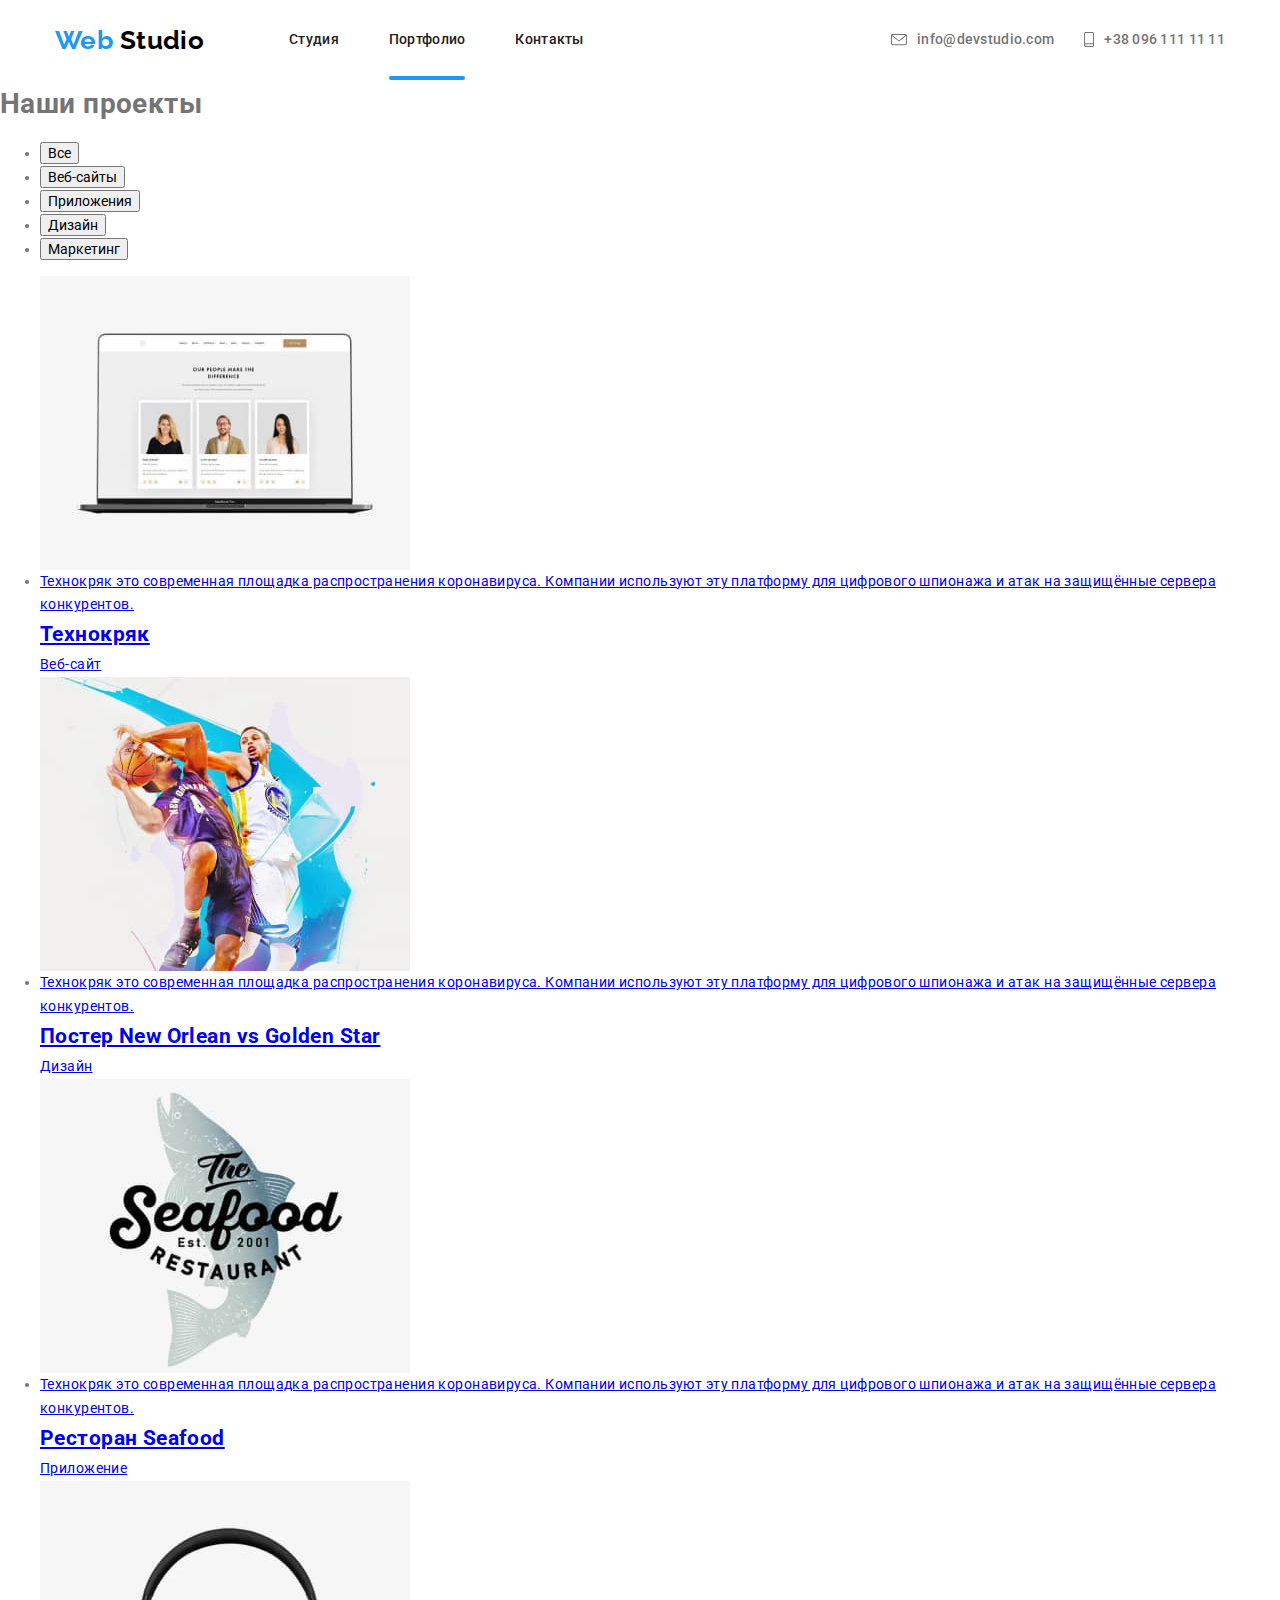
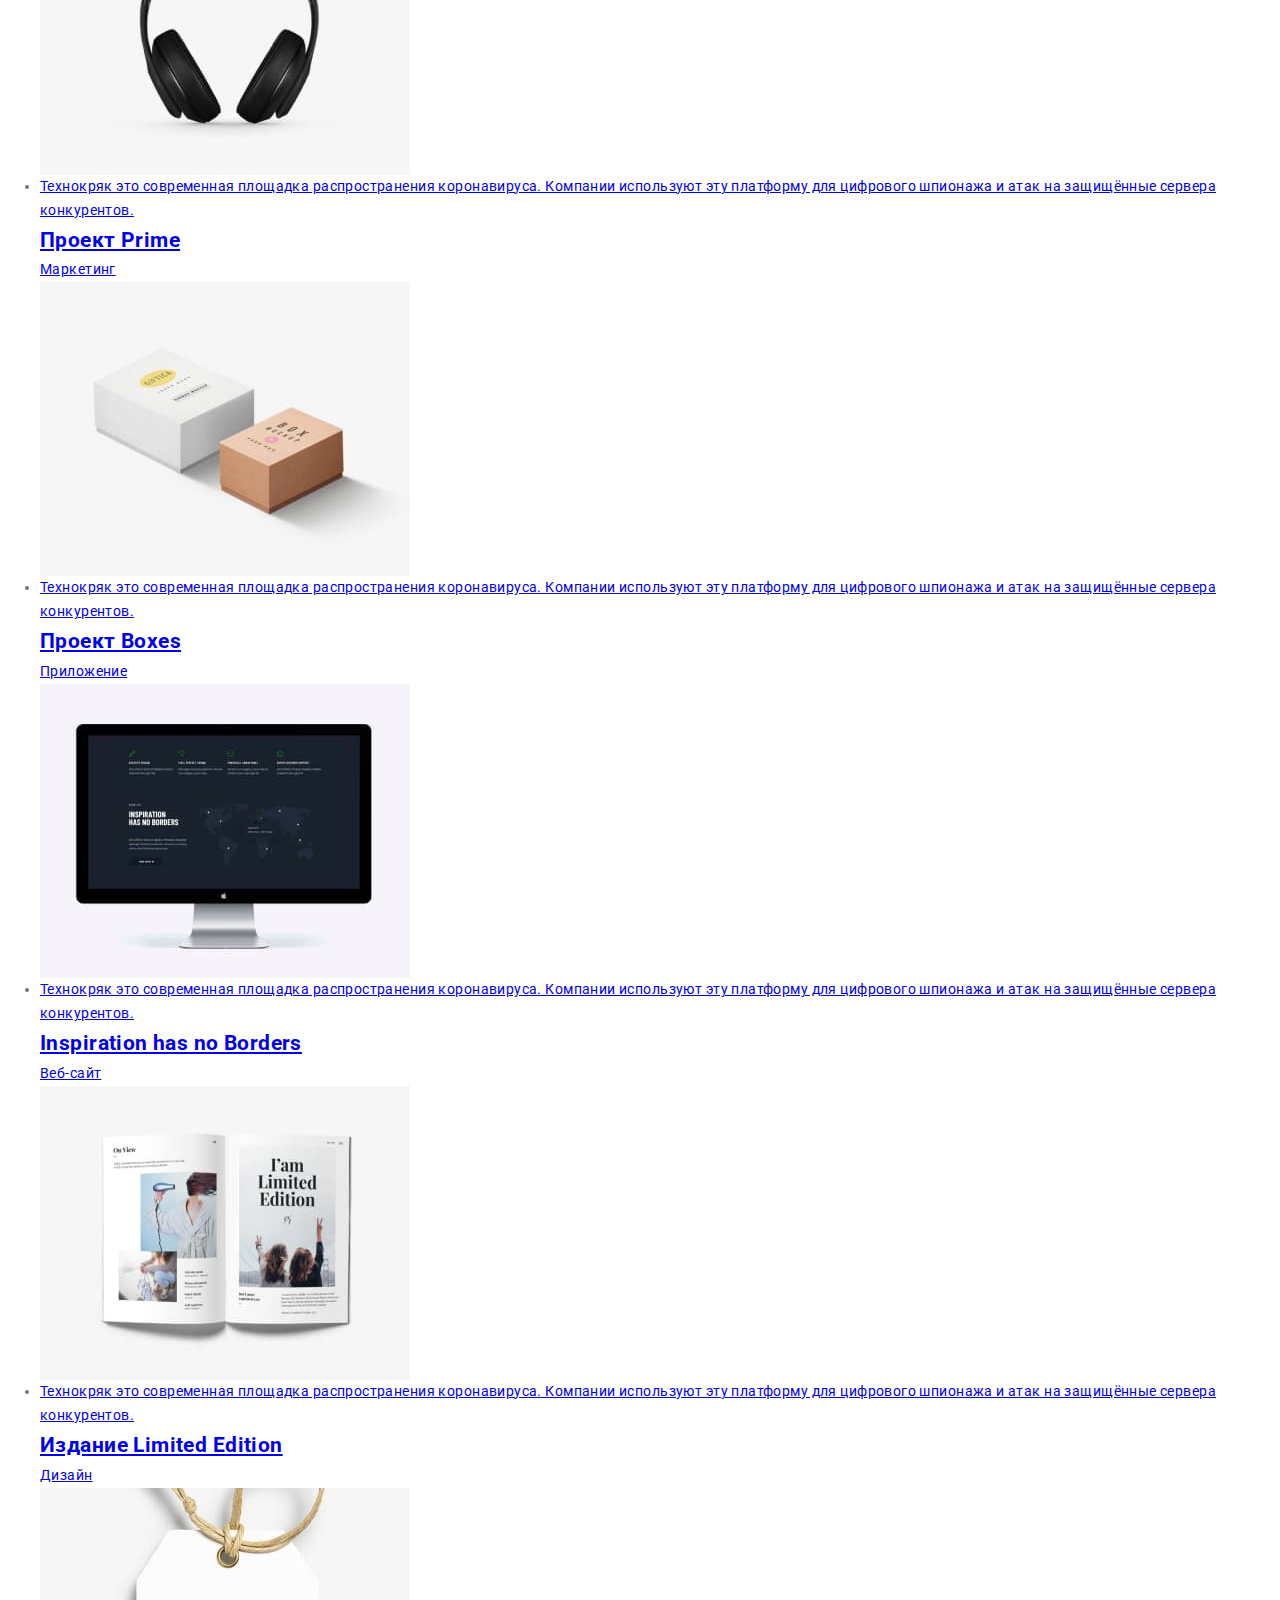
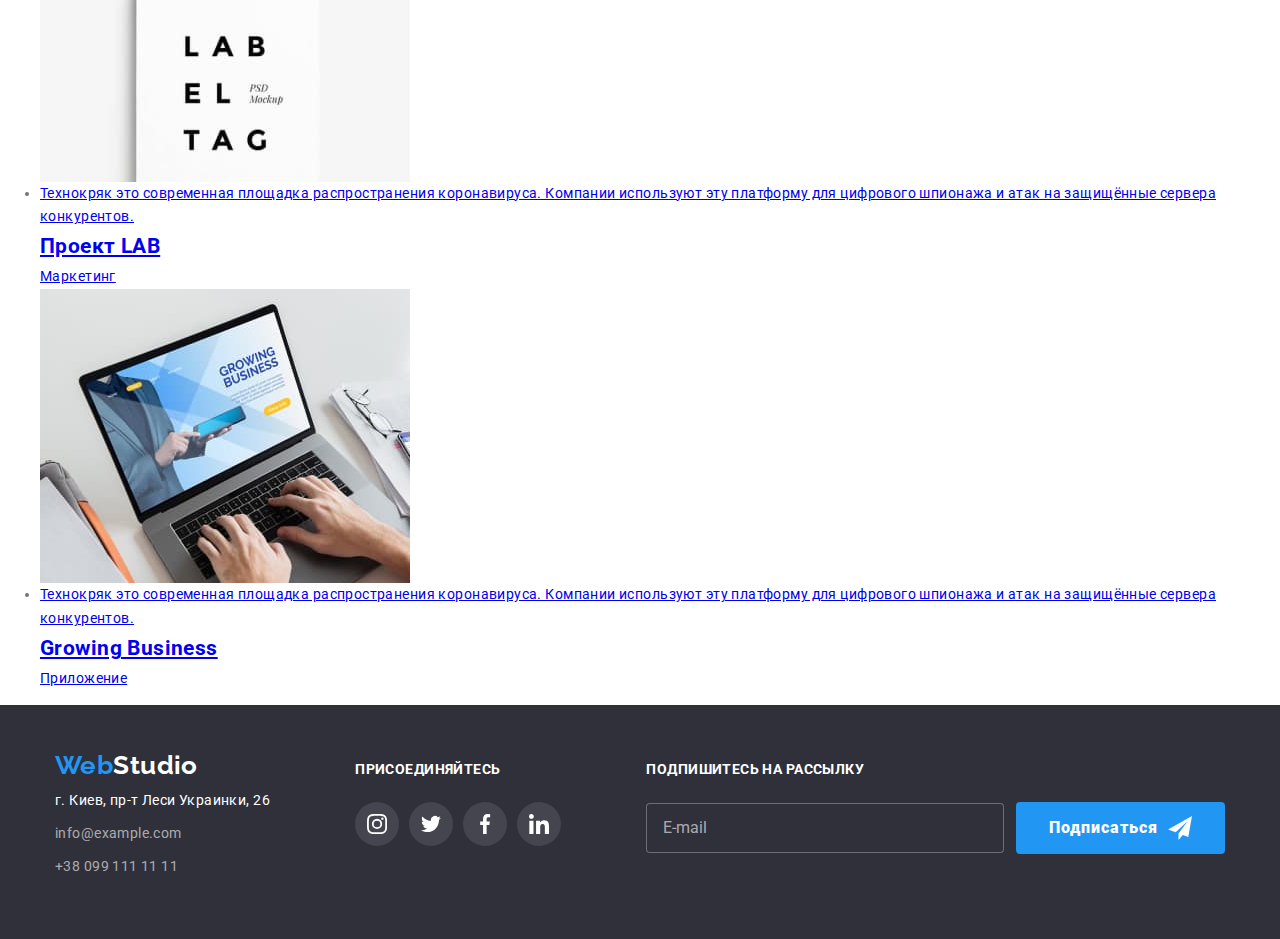
==== commit b56e4276: "создает плейсхолдеры и миксины в сас" ====
--- a/portfolio.html
+++ b/portfolio.html
@@ -12,7 +12,7 @@
       rel="stylesheet"
       href="https://cdnjs.cloudflare.com/ajax/libs/modern-normalize/0.6.0/modern-normalize.min.css"
     />
-    <link rel="stylesheet" href="./css/portfolio.css" />
+    <link rel="stylesheet" href="./css/portfolio.min.css" />
   </head>
   <body>
     <header>
@@ -288,10 +288,10 @@
       </section>
     </main>
     <footer>
-      <div class="container container-footer">
+      <div class="container-footer">
         <div class="footer-flex">
           <div class="footer-address">
-            <a class="logo footer-logo" href="#"
+            <a class="logo logo-footer" href="#"
               ><span class="logo-web">Web</span
               ><span class="logo-studio">Studio</span></a
             >
@@ -318,8 +318,8 @@
           <!-- социальные сети -->
           <div>
             <b class="footer-call">Присоединяйтесь</b>
-            <ul class="links-list footer-social list">
-              <li class="links-item footer-social">
+            <ul class="footer-social">
+              <li class="footer-social-item">
                 <a
                   class="social-link footer-social-link"
                   href="#"
@@ -328,7 +328,7 @@
                     <use href="./images/sprite.svg#icon-instagram"></use></svg
                 ></a>
               </li>
-              <li class="links-item">
+              <li class="footer-social-item">
                 <a
                   class="social-link footer-social-link"
                   href="#"
@@ -337,7 +337,7 @@
                     <use href="./images/sprite.svg#icon-twitter"></use></svg
                 ></a>
               </li>
-              <li class="links-item">
+              <li class="footer-social-item">
                 <a
                   class="social-link footer-social-link"
                   href="#"
@@ -346,7 +346,7 @@
                     <use href="./images/sprite.svg#icon-facebook"></use></svg
                 ></a>
               </li>
-              <li class="links-item">
+              <li class="footer-social-item">
                 <a
                   class="social-link footer-social-link"
                   href="#"
@@ -368,7 +368,7 @@
                   class="email"
                   placeholder="E-mail"
                 />
-                <button type="submit" class="button button-footer">
+                <button type="submit" class="button-footer">
                   <span class="subscribe">Подписаться</span
                   ><svg class="subscribe-svg" width="24" height="24">
                     <use href="./images/sprite.svg#icon-send"></use>
--- a/css/portfolio.min.css
+++ b/css/portfolio.min.css
@@ -0,0 +1,2 @@
+html{-webkit-box-sizing:border-box;box-sizing:border-box}*,*::before,*::after{-webkit-box-sizing:inherit;box-sizing:inherit}body{font-family:"Roboto",sans-serif;font-size:14px;line-height:1.71;letter-spacing:0.03em;color:#757575;background-color:#fff}h1,h2,h3,h4,p{margin:0}img{display:block;max-width:100%;height:auto}.section-title{margin-bottom:50px;font-weight:700;font-size:36px;line-height:1.67;text-align:center;color:#212121}.header-flex,.container-footer{width:1200px;padding-left:15px;padding-right:15px;padding-bottom:94px;padding-top:94px;margin-left:auto;margin-right:auto}.footer-social,.nav-list,.address-list{list-style:none;margin:0;padding:0}.nav-link,.address-link{text-decoration:none;font-weight:500;line-height:1.14;letter-spacing:0.02em;display:block}.button-footer{text-decoration:none;font-weight:700;font-size:16px;line-height:1.88;text-align:center;letter-spacing:0.06em;color:#fff;background-color:#2196f3;display:inline-block;border:1px solid transparent;border-radius:4px;padding:10px 32px;min-width:200px;-webkit-transition:color 250ms cubic-bezier(0.4, 0, 0.2, 1),border-color 250ms cubic-bezier(0.4, 0, 0.2, 1),background-color 250ms cubic-bezier(0.4, 0, 0.2, 1);transition:color 250ms cubic-bezier(0.4, 0, 0.2, 1),border-color 250ms cubic-bezier(0.4, 0, 0.2, 1),background-color 250ms cubic-bezier(0.4, 0, 0.2, 1)}.button-footer:hover,.button-footer:focus{color:#2196f3;background-color:#fff;border-color:#2196f3}.footer-social{display:-webkit-box;display:-ms-flexbox;display:flex;text-align:center;padding-left:32px;padding-right:32px}.footer-social-item{display:block}.footer-social-item:not(:last-child){margin-right:10px}.header-flex{display:-webkit-box;display:-ms-flexbox;display:flex;-webkit-box-pack:justify;-ms-flex-pack:justify;justify-content:space-between;-webkit-box-align:center;-ms-flex-align:center;align-items:center;padding-bottom:0;padding-top:0}.nav-link,.address-link{position:relative;display:-webkit-box;display:-ms-flexbox;display:flex;-webkit-box-align:center;-ms-flex-align:center;align-items:center;padding-top:32px;padding-bottom:32px;color:#212121;-webkit-transition:color 250ms cubic-bezier(0.4, 0, 0.2, 1);transition:color 250ms cubic-bezier(0.4, 0, 0.2, 1)}.nav-link:visited,.address-link:visited{color:#212121}.nav-link:hover,.nav-link:focus,.address-link:hover,.address-link:focus{color:#2196f3}.logo{display:inline-block;margin-right:85px;text-decoration:none;font-family:"Raleway",sans-serif;font-weight:700;font-size:26px;line-height:1.19;color:#000}.logo:visited{color:#000}.logo-web{color:#2196f3}.logo-web:visited{color:#2196f3}.logo-footer{margin:0;margin-bottom:8px}.logo-studio{color:#fff}.nav-flex{display:-webkit-box;display:-ms-flexbox;display:flex;-webkit-box-align:center;-ms-flex-align:center;align-items:center;-webkit-box-pack:justify;-ms-flex-pack:justify;justify-content:space-between;padding-bottom:0;padding-top:0}.nav-list{display:-webkit-box;display:-ms-flexbox;display:flex}.nav-item:not(:last-child){margin-right:50px}.current::after,.nav-hover::after{content:"";position:absolute;left:0;bottom:0;display:block;width:100%;height:4px;border-radius:2px;background-color:#2196f3;-webkit-transition:opacity 250ms cubic-bezier(0.4, 0, 0.2, 1),-webkit-transform 250ms cubic-bezier(0.4, 0, 0.2, 1);transition:opacity 250ms cubic-bezier(0.4, 0, 0.2, 1),-webkit-transform 250ms cubic-bezier(0.4, 0, 0.2, 1);transition:transform 250ms cubic-bezier(0.4, 0, 0.2, 1),opacity 250ms cubic-bezier(0.4, 0, 0.2, 1);transition:transform 250ms cubic-bezier(0.4, 0, 0.2, 1),opacity 250ms cubic-bezier(0.4, 0, 0.2, 1),-webkit-transform 250ms cubic-bezier(0.4, 0, 0.2, 1)}.nav-hover::after{opacity:0;-webkit-transform:scaleX(0);transform:scaleX(0)}.nav-hover:hover::after{opacity:1;-webkit-transform:scaleX(1);transform:scaleX(1)}.address-list{display:-webkit-box;display:-ms-flexbox;display:flex;margin-left:auto;-webkit-box-align:center;-ms-flex-align:center;align-items:center}.address-item:not(:last-child){margin-right:30px}.icon-mail,.icon-phone{display:inline-block;margin-right:10px}.address-link{color:#757575;fill:#757575;font-style:normal;-webkit-transition:color 250ms cubic-bezier(0.4, 0, 0.2, 1),fill 250ms cubic-bezier(0.4, 0, 0.2, 1);transition:color 250ms cubic-bezier(0.4, 0, 0.2, 1),fill 250ms cubic-bezier(0.4, 0, 0.2, 1)}.address-link:hover,.address-link:focus{color:#2196f3;fill:#2196f3}footer{background-color:#2f303a}.container-footer{padding-top:45px;padding-bottom:60px}.footer-flex{display:-webkit-box;display:-ms-flexbox;display:flex;-webkit-box-align:baseline;-ms-flex-align:baseline;align-items:baseline;-webkit-box-pack:justify;-ms-flex-pack:justify;justify-content:space-between}.footer-call{display:block;margin-bottom:20px;font-weight:700;text-transform:uppercase;color:#fff}.footer-address{font-style:normal}.address-map{color:#fff;-webkit-transition:color 250ms cubic-bezier(0.4, 0, 0.2, 1);transition:color 250ms cubic-bezier(0.4, 0, 0.2, 1)}.address-map:hover,.address-map:focus{color:#2196f3}.footer-address-links{display:inline-block;text-decoration:none}.footer-address-links:not(:last-child){margin-bottom:9px}.mail-phone{color:rgba(255,255,255,0.6);-webkit-transition:color 250ms cubic-bezier(0.4, 0, 0.2, 1);transition:color 250ms cubic-bezier(0.4, 0, 0.2, 1)}.mail-phone:hover,.mail-phone:focus{color:#2196f3}.footer-social{display:-webkit-box;display:-ms-flexbox;display:flex;padding-left:0;padding-right:0}.footer-social-link{display:-webkit-box;display:-ms-flexbox;display:flex;-webkit-box-pack:center;-ms-flex-pack:center;justify-content:center;-webkit-box-align:center;-ms-flex-align:center;align-items:center;background-color:rgba(255,255,255,0.1);border-radius:50%;width:44px;height:44px;fill:#fff;-webkit-transition:background-color 250ms cubic-bezier(0.4, 0, 0.2, 1),fill 250ms cubic-bezier(0.4, 0, 0.2, 1);transition:background-color 250ms cubic-bezier(0.4, 0, 0.2, 1),fill 250ms cubic-bezier(0.4, 0, 0.2, 1)}.footer-social-link:hover,.footer-social-link:focus{background-color:#2196f3;fill:#fff}.email{margin-right:12px;padding-left:16px;padding-top:15px;padding-bottom:15px;width:358px;height:50px;border:1px solid rgba(255,255,255,0.3);border-radius:4px;background-color:#2f303a;color:#afb1b8;font-size:16px;line-height:1.25}.email::-webkit-input-placeholder{color:rgba(255,255,255,0.6);font-size:16px;line-height:1.25}.email:-ms-input-placeholder{color:rgba(255,255,255,0.6);font-size:16px;line-height:1.25}.email::-ms-input-placeholder{color:rgba(255,255,255,0.6);font-size:16px;line-height:1.25}.email::placeholder{color:rgba(255,255,255,0.6);font-size:16px;line-height:1.25}.subscribe-flex{display:-webkit-box;display:-ms-flexbox;display:flex;-webkit-box-pack:center;-ms-flex-pack:center;justify-content:center;-webkit-box-align:center;-ms-flex-align:center;align-items:center}.subscribe{display:inline-block;margin-right:10px;font-weight:900;font-size:16px;line-height:1.88;text-align:center;letter-spacing:0.06em;-webkit-transition:fill 250ms cubic-bezier(0.4, 0, 0.2, 1);transition:fill 250ms cubic-bezier(0.4, 0, 0.2, 1)}.subscribe:hover,.subscribe:focus{fill:#2196f3}.button-footer{display:-webkit-box;display:-ms-flexbox;display:flex;-webkit-box-pack:center;-ms-flex-pack:center;justify-content:center;-webkit-box-align:center;-ms-flex-align:center;align-items:center;fill:#fff;-webkit-transition:fill 250ms cubic-bezier(0.4, 0, 0.2, 1),color 250ms cubic-bezier(0.4, 0, 0.2, 1),border-color 250ms cubic-bezier(0.4, 0, 0.2, 1),background-color 250ms cubic-bezier(0.4, 0, 0.2, 1);transition:fill 250ms cubic-bezier(0.4, 0, 0.2, 1),color 250ms cubic-bezier(0.4, 0, 0.2, 1),border-color 250ms cubic-bezier(0.4, 0, 0.2, 1),background-color 250ms cubic-bezier(0.4, 0, 0.2, 1)}.button-footer:focus,.button-footer:hover{fill:#2196f3}
+/*# sourceMappingURL=portfolio.min.css.map */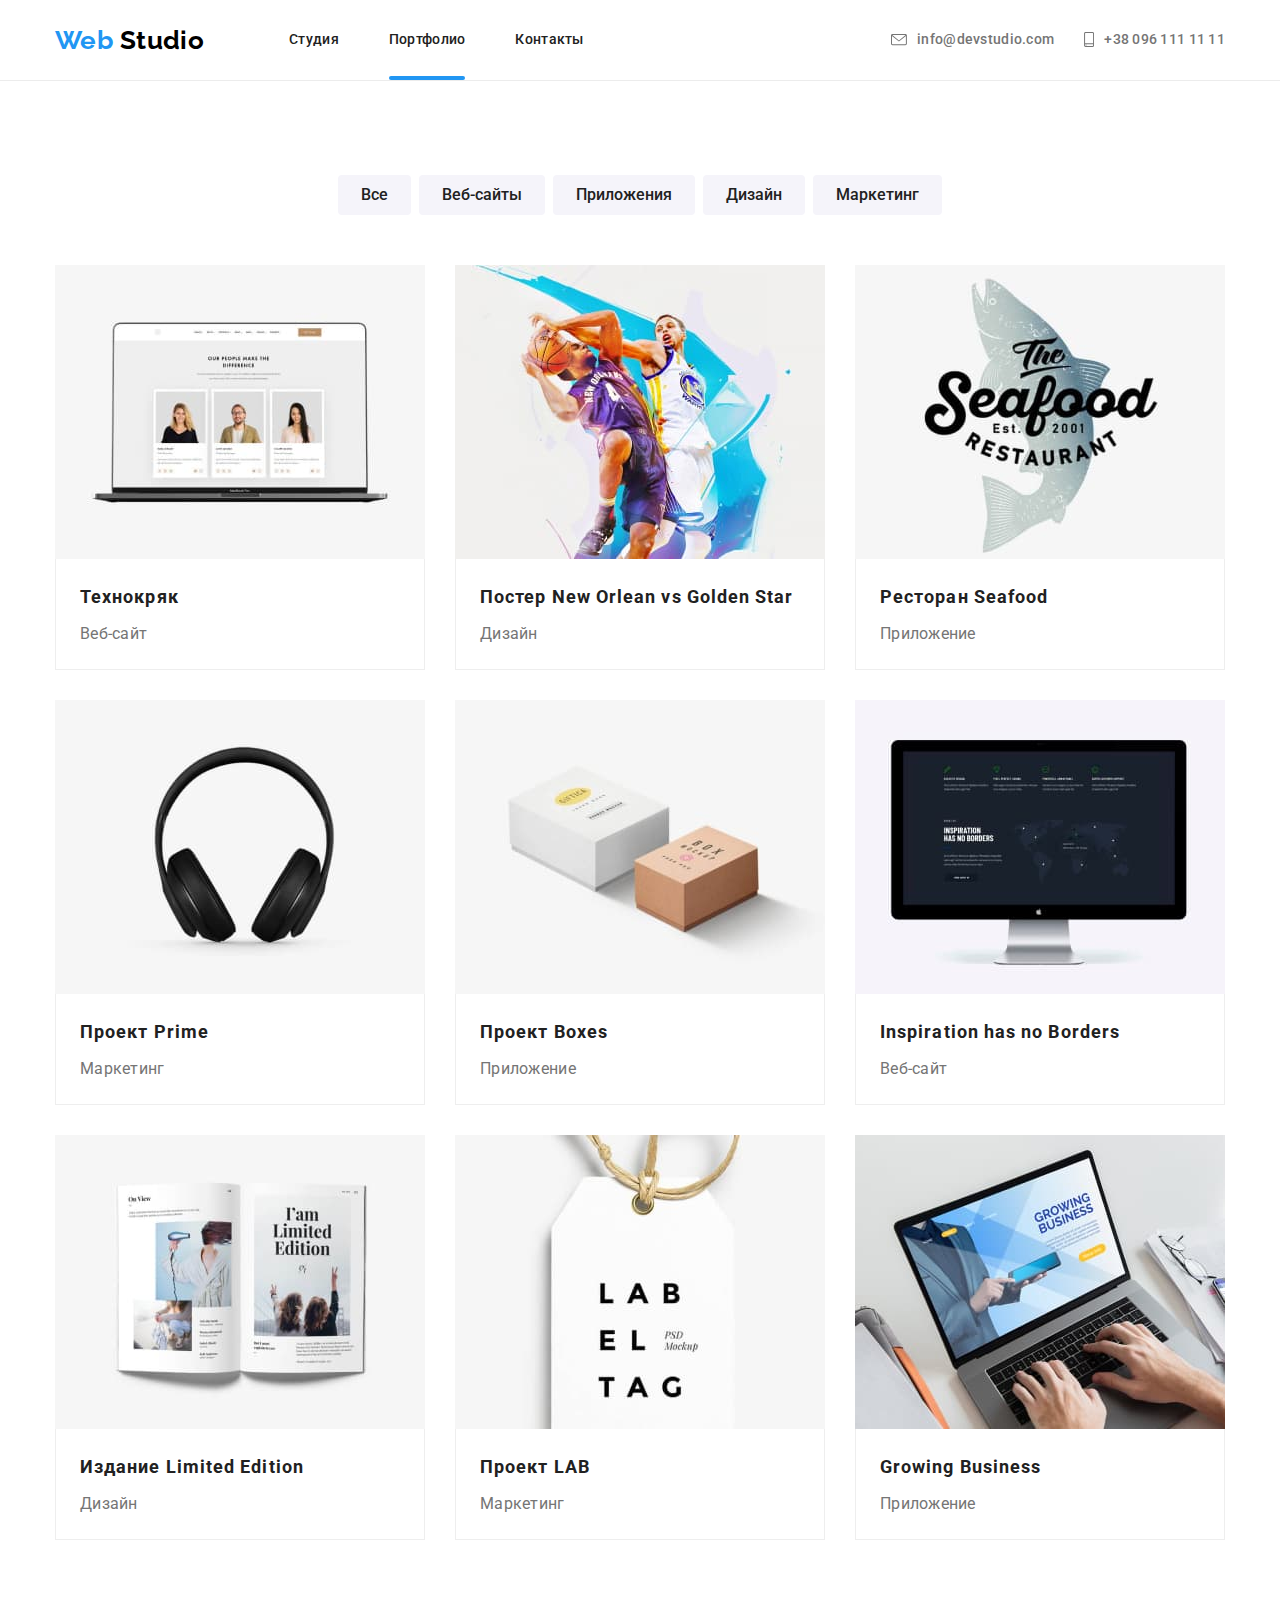
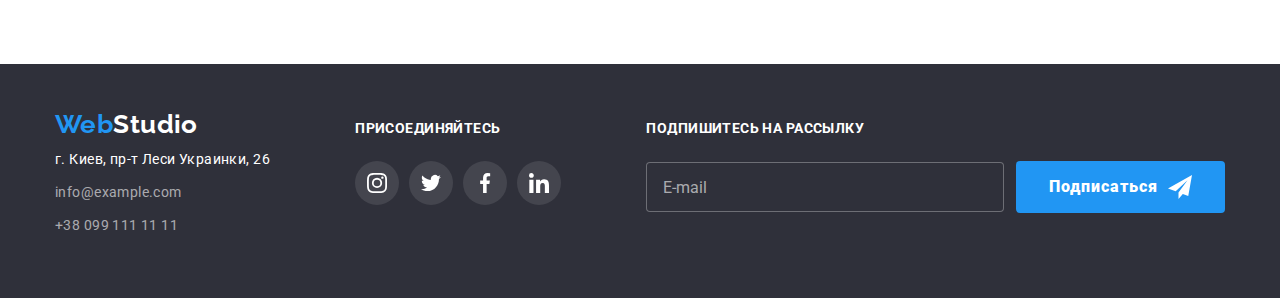
==== commit 9e09b004: "переносит стилизацию портфолио в сас, создает миксин с флексами" ====
--- a/portfolio.html
+++ b/portfolio.html
@@ -15,7 +15,7 @@
     <link rel="stylesheet" href="./css/portfolio.min.css" />
   </head>
   <body>
-    <header>
+    <header class="line">
       <div class="header-flex">
         <nav class="nav-flex">
           <a class="logo" href="./index.html"
@@ -57,9 +57,9 @@
       </div>
     </header>
     <main>
-      <section class="projects container">
+      <section class="projects">
         <h1 class="visually-hidden">Наши проекты</h1>
-        <ul class="project-button list">
+        <ul class="project-button">
           <li class="button-item">
             <button type="button" class="filter-button">Все</button>
           </li>
@@ -76,9 +76,9 @@
             <button type="button" class="filter-button">Маркетинг</button>
           </li>
         </ul>
-        <ul class="projects-list list">
-          <li class="project-card">
-            <a class="project-link link" href="#">
+        <ul class="projects-list">
+          <li class="project-card">
+            <a class="project-link" href="#">
               <div class="overlay-container">
                 <img
                   src="./images/technokr.jpg"
@@ -101,7 +101,7 @@
             </a>
           </li>
           <li class="project-card">
-            <a class="project-link link" href="#">
+            <a class="project-link" href="#">
               <div class="overlay-container">
                 <img
                   src="./images/golden-star.jpg"
@@ -124,7 +124,7 @@
             </a>
           </li>
           <li class="project-card">
-            <a class="project-link link" href="#">
+            <a class="project-link" href="#">
               <div class="overlay-container">
                 <img
                   src="./images/seafood.jpg"
@@ -147,7 +147,7 @@
             </a>
           </li>
           <li class="project-card">
-            <a class="project-link link" href="#">
+            <a class="project-link" href="#">
               <div class="overlay-container">
                 <img
                   src="./images/prime.jpg"
@@ -170,7 +170,7 @@
             </a>
           </li>
           <li class="project-card">
-            <a class="project-link link" href="#">
+            <a class="project-link" href="#">
               <div class="overlay-container">
                 <img
                   src="./images/boxes.jpg"
@@ -193,7 +193,7 @@
             </a>
           </li>
           <li class="project-card">
-            <a class="project-link link" href="#">
+            <a class="project-link" href="#">
               <div class="overlay-container">
                 <img
                   src="./images/no-borders.jpg"
@@ -216,7 +216,7 @@
             </a>
           </li>
           <li class="project-card">
-            <a class="project-link link" href="#">
+            <a class="project-link" href="#">
               <div class="overlay-container">
                 <img
                   src="./images/limited-edition.jpg"
@@ -239,7 +239,7 @@
             </a>
           </li>
           <li class="project-card">
-            <a class="project-link link" href="#">
+            <a class="project-link" href="#">
               <div class="overlay-container">
                 <img
                   src="./images/lab.jpg"
@@ -262,7 +262,7 @@
             </a>
           </li>
           <li class="project-card">
-            <a class="project-link link" href="#">
+            <a class="project-link" href="#">
               <div class="overlay-container">
                 <img
                   src="./images/business.jpg"
--- a/css/portfolio.min.css
+++ b/css/portfolio.min.css
@@ -1,2 +1,2 @@
-html{-webkit-box-sizing:border-box;box-sizing:border-box}*,*::before,*::after{-webkit-box-sizing:inherit;box-sizing:inherit}body{font-family:"Roboto",sans-serif;font-size:14px;line-height:1.71;letter-spacing:0.03em;color:#757575;background-color:#fff}h1,h2,h3,h4,p{margin:0}img{display:block;max-width:100%;height:auto}.section-title{margin-bottom:50px;font-weight:700;font-size:36px;line-height:1.67;text-align:center;color:#212121}.header-flex,.container-footer{width:1200px;padding-left:15px;padding-right:15px;padding-bottom:94px;padding-top:94px;margin-left:auto;margin-right:auto}.footer-social,.nav-list,.address-list{list-style:none;margin:0;padding:0}.nav-link,.address-link{text-decoration:none;font-weight:500;line-height:1.14;letter-spacing:0.02em;display:block}.button-footer{text-decoration:none;font-weight:700;font-size:16px;line-height:1.88;text-align:center;letter-spacing:0.06em;color:#fff;background-color:#2196f3;display:inline-block;border:1px solid transparent;border-radius:4px;padding:10px 32px;min-width:200px;-webkit-transition:color 250ms cubic-bezier(0.4, 0, 0.2, 1),border-color 250ms cubic-bezier(0.4, 0, 0.2, 1),background-color 250ms cubic-bezier(0.4, 0, 0.2, 1);transition:color 250ms cubic-bezier(0.4, 0, 0.2, 1),border-color 250ms cubic-bezier(0.4, 0, 0.2, 1),background-color 250ms cubic-bezier(0.4, 0, 0.2, 1)}.button-footer:hover,.button-footer:focus{color:#2196f3;background-color:#fff;border-color:#2196f3}.footer-social{display:-webkit-box;display:-ms-flexbox;display:flex;text-align:center;padding-left:32px;padding-right:32px}.footer-social-item{display:block}.footer-social-item:not(:last-child){margin-right:10px}.header-flex{display:-webkit-box;display:-ms-flexbox;display:flex;-webkit-box-pack:justify;-ms-flex-pack:justify;justify-content:space-between;-webkit-box-align:center;-ms-flex-align:center;align-items:center;padding-bottom:0;padding-top:0}.nav-link,.address-link{position:relative;display:-webkit-box;display:-ms-flexbox;display:flex;-webkit-box-align:center;-ms-flex-align:center;align-items:center;padding-top:32px;padding-bottom:32px;color:#212121;-webkit-transition:color 250ms cubic-bezier(0.4, 0, 0.2, 1);transition:color 250ms cubic-bezier(0.4, 0, 0.2, 1)}.nav-link:visited,.address-link:visited{color:#212121}.nav-link:hover,.nav-link:focus,.address-link:hover,.address-link:focus{color:#2196f3}.logo{display:inline-block;margin-right:85px;text-decoration:none;font-family:"Raleway",sans-serif;font-weight:700;font-size:26px;line-height:1.19;color:#000}.logo:visited{color:#000}.logo-web{color:#2196f3}.logo-web:visited{color:#2196f3}.logo-footer{margin:0;margin-bottom:8px}.logo-studio{color:#fff}.nav-flex{display:-webkit-box;display:-ms-flexbox;display:flex;-webkit-box-align:center;-ms-flex-align:center;align-items:center;-webkit-box-pack:justify;-ms-flex-pack:justify;justify-content:space-between;padding-bottom:0;padding-top:0}.nav-list{display:-webkit-box;display:-ms-flexbox;display:flex}.nav-item:not(:last-child){margin-right:50px}.current::after,.nav-hover::after{content:"";position:absolute;left:0;bottom:0;display:block;width:100%;height:4px;border-radius:2px;background-color:#2196f3;-webkit-transition:opacity 250ms cubic-bezier(0.4, 0, 0.2, 1),-webkit-transform 250ms cubic-bezier(0.4, 0, 0.2, 1);transition:opacity 250ms cubic-bezier(0.4, 0, 0.2, 1),-webkit-transform 250ms cubic-bezier(0.4, 0, 0.2, 1);transition:transform 250ms cubic-bezier(0.4, 0, 0.2, 1),opacity 250ms cubic-bezier(0.4, 0, 0.2, 1);transition:transform 250ms cubic-bezier(0.4, 0, 0.2, 1),opacity 250ms cubic-bezier(0.4, 0, 0.2, 1),-webkit-transform 250ms cubic-bezier(0.4, 0, 0.2, 1)}.nav-hover::after{opacity:0;-webkit-transform:scaleX(0);transform:scaleX(0)}.nav-hover:hover::after{opacity:1;-webkit-transform:scaleX(1);transform:scaleX(1)}.address-list{display:-webkit-box;display:-ms-flexbox;display:flex;margin-left:auto;-webkit-box-align:center;-ms-flex-align:center;align-items:center}.address-item:not(:last-child){margin-right:30px}.icon-mail,.icon-phone{display:inline-block;margin-right:10px}.address-link{color:#757575;fill:#757575;font-style:normal;-webkit-transition:color 250ms cubic-bezier(0.4, 0, 0.2, 1),fill 250ms cubic-bezier(0.4, 0, 0.2, 1);transition:color 250ms cubic-bezier(0.4, 0, 0.2, 1),fill 250ms cubic-bezier(0.4, 0, 0.2, 1)}.address-link:hover,.address-link:focus{color:#2196f3;fill:#2196f3}footer{background-color:#2f303a}.container-footer{padding-top:45px;padding-bottom:60px}.footer-flex{display:-webkit-box;display:-ms-flexbox;display:flex;-webkit-box-align:baseline;-ms-flex-align:baseline;align-items:baseline;-webkit-box-pack:justify;-ms-flex-pack:justify;justify-content:space-between}.footer-call{display:block;margin-bottom:20px;font-weight:700;text-transform:uppercase;color:#fff}.footer-address{font-style:normal}.address-map{color:#fff;-webkit-transition:color 250ms cubic-bezier(0.4, 0, 0.2, 1);transition:color 250ms cubic-bezier(0.4, 0, 0.2, 1)}.address-map:hover,.address-map:focus{color:#2196f3}.footer-address-links{display:inline-block;text-decoration:none}.footer-address-links:not(:last-child){margin-bottom:9px}.mail-phone{color:rgba(255,255,255,0.6);-webkit-transition:color 250ms cubic-bezier(0.4, 0, 0.2, 1);transition:color 250ms cubic-bezier(0.4, 0, 0.2, 1)}.mail-phone:hover,.mail-phone:focus{color:#2196f3}.footer-social{display:-webkit-box;display:-ms-flexbox;display:flex;padding-left:0;padding-right:0}.footer-social-link{display:-webkit-box;display:-ms-flexbox;display:flex;-webkit-box-pack:center;-ms-flex-pack:center;justify-content:center;-webkit-box-align:center;-ms-flex-align:center;align-items:center;background-color:rgba(255,255,255,0.1);border-radius:50%;width:44px;height:44px;fill:#fff;-webkit-transition:background-color 250ms cubic-bezier(0.4, 0, 0.2, 1),fill 250ms cubic-bezier(0.4, 0, 0.2, 1);transition:background-color 250ms cubic-bezier(0.4, 0, 0.2, 1),fill 250ms cubic-bezier(0.4, 0, 0.2, 1)}.footer-social-link:hover,.footer-social-link:focus{background-color:#2196f3;fill:#fff}.email{margin-right:12px;padding-left:16px;padding-top:15px;padding-bottom:15px;width:358px;height:50px;border:1px solid rgba(255,255,255,0.3);border-radius:4px;background-color:#2f303a;color:#afb1b8;font-size:16px;line-height:1.25}.email::-webkit-input-placeholder{color:rgba(255,255,255,0.6);font-size:16px;line-height:1.25}.email:-ms-input-placeholder{color:rgba(255,255,255,0.6);font-size:16px;line-height:1.25}.email::-ms-input-placeholder{color:rgba(255,255,255,0.6);font-size:16px;line-height:1.25}.email::placeholder{color:rgba(255,255,255,0.6);font-size:16px;line-height:1.25}.subscribe-flex{display:-webkit-box;display:-ms-flexbox;display:flex;-webkit-box-pack:center;-ms-flex-pack:center;justify-content:center;-webkit-box-align:center;-ms-flex-align:center;align-items:center}.subscribe{display:inline-block;margin-right:10px;font-weight:900;font-size:16px;line-height:1.88;text-align:center;letter-spacing:0.06em;-webkit-transition:fill 250ms cubic-bezier(0.4, 0, 0.2, 1);transition:fill 250ms cubic-bezier(0.4, 0, 0.2, 1)}.subscribe:hover,.subscribe:focus{fill:#2196f3}.button-footer{display:-webkit-box;display:-ms-flexbox;display:flex;-webkit-box-pack:center;-ms-flex-pack:center;justify-content:center;-webkit-box-align:center;-ms-flex-align:center;align-items:center;fill:#fff;-webkit-transition:fill 250ms cubic-bezier(0.4, 0, 0.2, 1),color 250ms cubic-bezier(0.4, 0, 0.2, 1),border-color 250ms cubic-bezier(0.4, 0, 0.2, 1),background-color 250ms cubic-bezier(0.4, 0, 0.2, 1);transition:fill 250ms cubic-bezier(0.4, 0, 0.2, 1),color 250ms cubic-bezier(0.4, 0, 0.2, 1),border-color 250ms cubic-bezier(0.4, 0, 0.2, 1),background-color 250ms cubic-bezier(0.4, 0, 0.2, 1)}.button-footer:focus,.button-footer:hover{fill:#2196f3}
+html{-webkit-box-sizing:border-box;box-sizing:border-box}*,*::before,*::after{-webkit-box-sizing:inherit;box-sizing:inherit}body{font-family:"Roboto",sans-serif;font-size:14px;line-height:1.71;letter-spacing:0.03em;color:#757575;background-color:#fff}h1,h2,h3,h4,p{margin:0}img{display:block;max-width:100%;height:auto}.section-title{margin-bottom:50px;font-weight:700;font-size:36px;line-height:1.67;text-align:center;color:#212121}.header-flex,.projects,.container-footer{width:1200px;padding-left:15px;padding-right:15px;padding-bottom:94px;padding-top:94px;margin-left:auto;margin-right:auto}.footer-social,.nav-list,.address-list,.project-button,.projects-list{list-style:none;margin:0;padding:0}.nav-link,.address-link,.project-link{text-decoration:none;font-weight:500;line-height:1.14;letter-spacing:0.02em;display:block}.visually-hidden{clip:rect(1px, 1px, 1px, 1px);height:1px;overflow:hidden;position:absolute;white-space:nowrap;width:1px}.button-footer:hover,.button-footer:focus,.nav-link:hover,.nav-link:focus,.address-link:hover,.address-link:focus,.nav-hover:hover::after,.nav-hover:focus::after,.filter-button:hover,.filter-button:focus,.project-link:hover .project-description,.project-link:focus .project-description,.project-link:hover .project-overlay,.project-link:focus .project-overlay,.project-link:hover,.project-link:focus,.address-map:hover,.address-map:focus,.mail-phone:hover,.mail-phone:focus,.footer-social-link:hover,.footer-social-link:focus,.subscribe:hover,.subscribe:focus{outline:none}.button-footer{text-decoration:none;font-weight:700;font-size:16px;line-height:1.88;text-align:center;letter-spacing:0.06em;color:#fff;background-color:#2196f3;display:inline-block;border:1px solid transparent;border-radius:4px;padding:10px 32px;min-width:200px;-webkit-transition:color 250ms cubic-bezier(0.4, 0, 0.2, 1),border-color 250ms cubic-bezier(0.4, 0, 0.2, 1),background-color 250ms cubic-bezier(0.4, 0, 0.2, 1);transition:color 250ms cubic-bezier(0.4, 0, 0.2, 1),border-color 250ms cubic-bezier(0.4, 0, 0.2, 1),background-color 250ms cubic-bezier(0.4, 0, 0.2, 1)}.button-footer:hover,.button-footer:focus{color:#2196f3;background-color:#fff;border-color:#2196f3}.footer-social{display:-webkit-box;display:-ms-flexbox;display:flex;text-align:center;padding-left:32px;padding-right:32px}.footer-social-item{display:block}.footer-social-item:not(:last-child){margin-right:10px}.line{border-bottom:1px solid #ececec}.header-flex{display:-webkit-box;display:-ms-flexbox;display:flex;-webkit-box-pack:justify;-ms-flex-pack:justify;justify-content:space-between;-webkit-box-align:center;-ms-flex-align:center;align-items:center;padding-bottom:0;padding-top:0}.nav-link,.address-link{position:relative;display:-webkit-box;display:-ms-flexbox;display:flex;-webkit-box-pack:auto;-ms-flex-pack:auto;justify-content:auto;-webkit-box-align:center;-ms-flex-align:center;align-items:center;padding-top:32px;padding-bottom:32px;color:#212121;-webkit-transition:color 250ms cubic-bezier(0.4, 0, 0.2, 1);transition:color 250ms cubic-bezier(0.4, 0, 0.2, 1)}.nav-link:visited,.address-link:visited{color:#212121}.nav-link:hover,.nav-link:focus,.address-link:hover,.address-link:focus{color:#2196f3}.logo{display:inline-block;margin-right:85px;text-decoration:none;font-family:"Raleway",sans-serif;font-weight:700;font-size:26px;line-height:1.19;color:#000}.logo:visited{color:#000}.logo-web{color:#2196f3}.logo-web:visited{color:#2196f3}.logo-footer{margin:0;margin-bottom:8px}.logo-studio{color:#fff}.nav-flex{display:-webkit-box;display:-ms-flexbox;display:flex;-webkit-box-pack:justify;-ms-flex-pack:justify;justify-content:space-between;-webkit-box-align:center;-ms-flex-align:center;align-items:center;padding-bottom:0;padding-top:0}.nav-list{display:-webkit-box;display:-ms-flexbox;display:flex}.nav-item:not(:last-child){margin-right:50px}.current::after,.nav-hover::after{content:"";position:absolute;left:0;bottom:0;display:block;width:100%;height:4px;border-radius:2px;background-color:#2196f3;-webkit-transition:opacity 250ms cubic-bezier(0.4, 0, 0.2, 1),-webkit-transform 250ms cubic-bezier(0.4, 0, 0.2, 1);transition:opacity 250ms cubic-bezier(0.4, 0, 0.2, 1),-webkit-transform 250ms cubic-bezier(0.4, 0, 0.2, 1);transition:transform 250ms cubic-bezier(0.4, 0, 0.2, 1),opacity 250ms cubic-bezier(0.4, 0, 0.2, 1);transition:transform 250ms cubic-bezier(0.4, 0, 0.2, 1),opacity 250ms cubic-bezier(0.4, 0, 0.2, 1),-webkit-transform 250ms cubic-bezier(0.4, 0, 0.2, 1)}.nav-hover::after{opacity:0;-webkit-transform:scaleX(0);transform:scaleX(0)}.nav-hover:hover::after,.nav-hover:focus::after{opacity:1;-webkit-transform:scaleX(1);transform:scaleX(1)}.address-list{display:-webkit-box;display:-ms-flexbox;display:flex;-webkit-box-pack:auto;-ms-flex-pack:auto;justify-content:auto;-webkit-box-align:center;-ms-flex-align:center;align-items:center;margin-left:auto}.address-item:not(:last-child){margin-right:30px}.icon-mail,.icon-phone{display:inline-block;margin-right:10px}.address-link{color:#757575;fill:#757575;font-style:normal;-webkit-transition:color 250ms cubic-bezier(0.4, 0, 0.2, 1),fill 250ms cubic-bezier(0.4, 0, 0.2, 1);transition:color 250ms cubic-bezier(0.4, 0, 0.2, 1),fill 250ms cubic-bezier(0.4, 0, 0.2, 1)}.address-link:hover,.address-link:focus{color:#2196f3;fill:#2196f3}.projects{padding-top:94px}.project-button{display:-webkit-box;display:-ms-flexbox;display:flex;-webkit-box-pack:center;-ms-flex-pack:center;justify-content:center;-webkit-box-align:auto;-ms-flex-align:auto;align-items:auto;margin-top:0;margin-bottom:50px}.button-item{margin-right:8px}.button-item:last-child{margin-right:0}.filter-button{display:inline-block;padding:6px 22px;min-width:73px;font-weight:500;font-size:16px;line-height:1.63;text-align:center;color:#212121;background-color:#f5f4fa;border:1px solid transparent;border-radius:4px;-webkit-transition:background-color 250ms cubic-bezier(0.4, 0, 0.2, 1),color 250ms cubic-bezier(0.4, 0, 0.2, 1),border-color 250ms cubic-bezier(0.4, 0, 0.2, 1),-webkit-box-shadow 250ms cubic-bezier(0.4, 0, 0.2, 1);transition:background-color 250ms cubic-bezier(0.4, 0, 0.2, 1),color 250ms cubic-bezier(0.4, 0, 0.2, 1),border-color 250ms cubic-bezier(0.4, 0, 0.2, 1),-webkit-box-shadow 250ms cubic-bezier(0.4, 0, 0.2, 1);transition:background-color 250ms cubic-bezier(0.4, 0, 0.2, 1),color 250ms cubic-bezier(0.4, 0, 0.2, 1),border-color 250ms cubic-bezier(0.4, 0, 0.2, 1),box-shadow 250ms cubic-bezier(0.4, 0, 0.2, 1);transition:background-color 250ms cubic-bezier(0.4, 0, 0.2, 1),color 250ms cubic-bezier(0.4, 0, 0.2, 1),border-color 250ms cubic-bezier(0.4, 0, 0.2, 1),box-shadow 250ms cubic-bezier(0.4, 0, 0.2, 1),-webkit-box-shadow 250ms cubic-bezier(0.4, 0, 0.2, 1)}.filter-button:hover,.filter-button:focus{background-color:#2196f3;color:#fff;border-color:#2196f3;-webkit-box-shadow:0px 2px 2px rgba(0,0,0,0.12),0px 1px 2px rgba(0,0,0,0.08),0px 3px 1px rgba(0,0,0,0.1);box-shadow:0px 2px 2px rgba(0,0,0,0.12),0px 1px 2px rgba(0,0,0,0.08),0px 3px 1px rgba(0,0,0,0.1)}.projects-list{display:-webkit-box;display:-ms-flexbox;display:flex;-ms-flex-wrap:wrap;flex-wrap:wrap}.project-card:not(:nth-child(3n)){width:calc((100% - 60px) / 3);margin-right:30px;margin-bottom:30px}.project-content{padding-left:24px;padding-right:24px;padding-top:20px;padding-bottom:20px;border-right:1px solid #eeeeee;border-bottom:1px solid #eeeeee;border-left:1px solid #eeeeee}.project-name{margin-bottom:4px;font-weight:700;font-size:18px;line-height:2;letter-spacing:0.06em;color:#212121}.project-type{font-weight:400;font-size:16px;line-height:1.88;color:#757575}.overlay-container{position:relative;overflow:hidden}.project-overlay,.project-description{position:absolute;left:0;top:0;width:100%;height:100%;opacity:0;-webkit-transition:-webkit-transform cubic-bezier(0.4, 0, 0.2, 1) 250ms;transition:-webkit-transform cubic-bezier(0.4, 0, 0.2, 1) 250ms;transition:transform cubic-bezier(0.4, 0, 0.2, 1) 250ms;transition:transform cubic-bezier(0.4, 0, 0.2, 1) 250ms, -webkit-transform cubic-bezier(0.4, 0, 0.2, 1) 250ms;-webkit-transition:opacity cubic-bezier(0.4, 0, 0.2, 1) 250ms;transition:opacity cubic-bezier(0.4, 0, 0.2, 1) 250ms}.project-description{display:block;padding-top:63px;padding-right:24px;padding-bottom:63px;padding-left:24px;font-weight:400;font-size:18px;line-height:1.56;color:#fff}.project-link:hover .project-description,.project-link:focus .project-description{opacity:1}.project-overlay{background-color:rgba(33,150,243,0.9);-webkit-transform:translateY(100%);transform:translateY(100%);opacity:0;-webkit-transition:opacity cubic-bezier(0.4, 0, 0.2, 1) 250ms,-webkit-transform cubic-bezier(0.4, 0, 0.2, 1) 250ms;transition:opacity cubic-bezier(0.4, 0, 0.2, 1) 250ms,-webkit-transform cubic-bezier(0.4, 0, 0.2, 1) 250ms;transition:transform cubic-bezier(0.4, 0, 0.2, 1) 250ms,opacity cubic-bezier(0.4, 0, 0.2, 1) 250ms;transition:transform cubic-bezier(0.4, 0, 0.2, 1) 250ms,opacity cubic-bezier(0.4, 0, 0.2, 1) 250ms,-webkit-transform cubic-bezier(0.4, 0, 0.2, 1) 250ms}.project-link:hover .project-overlay,.project-link:focus .project-overlay{-webkit-transform:translateY(0);transform:translateY(0);opacity:1}.project-link{-webkit-transition:-webkit-transform cubic-bezier(0.4, 0, 0.2, 1) 250ms;transition:-webkit-transform cubic-bezier(0.4, 0, 0.2, 1) 250ms;transition:transform cubic-bezier(0.4, 0, 0.2, 1) 250ms;transition:transform cubic-bezier(0.4, 0, 0.2, 1) 250ms, -webkit-transform cubic-bezier(0.4, 0, 0.2, 1) 250ms;-webkit-transition:opacity cubic-bezier(0.4, 0, 0.2, 1) 250ms;transition:opacity cubic-bezier(0.4, 0, 0.2, 1) 250ms;-webkit-transition:-webkit-box-shadow cubic-bezier(0.4, 0, 0.2, 1) 250ms;transition:-webkit-box-shadow cubic-bezier(0.4, 0, 0.2, 1) 250ms;transition:box-shadow cubic-bezier(0.4, 0, 0.2, 1) 250ms;transition:box-shadow cubic-bezier(0.4, 0, 0.2, 1) 250ms, -webkit-box-shadow cubic-bezier(0.4, 0, 0.2, 1) 250ms}.project-link:hover,.project-link:focus{-webkit-box-shadow:1px 4px 6px rgba(0,0,0,0.16),0px 4px 4px rgba(0,0,0,0.06),0px 1px 1px rgba(0,0,0,0.12);box-shadow:1px 4px 6px rgba(0,0,0,0.16),0px 4px 4px rgba(0,0,0,0.06),0px 1px 1px rgba(0,0,0,0.12)}footer{background-color:#2f303a}.container-footer{padding-top:45px;padding-bottom:60px}.footer-flex{display:-webkit-box;display:-ms-flexbox;display:flex;-webkit-box-pack:justify;-ms-flex-pack:justify;justify-content:space-between;-webkit-box-align:baseline;-ms-flex-align:baseline;align-items:baseline}.footer-call{display:block;margin-bottom:20px;font-weight:700;text-transform:uppercase;color:#fff}.footer-address{font-style:normal}.address-map{color:#fff;-webkit-transition:color 250ms cubic-bezier(0.4, 0, 0.2, 1);transition:color 250ms cubic-bezier(0.4, 0, 0.2, 1)}.address-map:hover,.address-map:focus{color:#2196f3}.footer-address-links{display:inline-block;text-decoration:none}.footer-address-links:not(:last-child){margin-bottom:9px}.mail-phone{color:rgba(255,255,255,0.6);-webkit-transition:color 250ms cubic-bezier(0.4, 0, 0.2, 1);transition:color 250ms cubic-bezier(0.4, 0, 0.2, 1)}.mail-phone:hover,.mail-phone:focus{color:#2196f3}.footer-social{display:-webkit-box;display:-ms-flexbox;display:flex;padding-left:0;padding-right:0}.footer-social-link{display:-webkit-box;display:-ms-flexbox;display:flex;-webkit-box-pack:center;-ms-flex-pack:center;justify-content:center;-webkit-box-align:center;-ms-flex-align:center;align-items:center;background-color:rgba(255,255,255,0.1);border-radius:50%;width:44px;height:44px;fill:#fff;-webkit-transition:background-color 250ms cubic-bezier(0.4, 0, 0.2, 1),fill 250ms cubic-bezier(0.4, 0, 0.2, 1);transition:background-color 250ms cubic-bezier(0.4, 0, 0.2, 1),fill 250ms cubic-bezier(0.4, 0, 0.2, 1)}.footer-social-link:hover,.footer-social-link:focus{background-color:#2196f3;fill:#fff}.email{margin-right:12px;padding-left:16px;padding-top:15px;padding-bottom:15px;width:358px;height:50px;border:1px solid rgba(255,255,255,0.3);border-radius:4px;background-color:#2f303a;color:#afb1b8;font-size:16px;line-height:1.25}.email::-webkit-input-placeholder{color:rgba(255,255,255,0.6);font-size:16px;line-height:1.25}.email:-ms-input-placeholder{color:rgba(255,255,255,0.6);font-size:16px;line-height:1.25}.email::-ms-input-placeholder{color:rgba(255,255,255,0.6);font-size:16px;line-height:1.25}.email::placeholder{color:rgba(255,255,255,0.6);font-size:16px;line-height:1.25}.subscribe-flex{display:-webkit-box;display:-ms-flexbox;display:flex;-webkit-box-pack:center;-ms-flex-pack:center;justify-content:center;-webkit-box-align:center;-ms-flex-align:center;align-items:center}.subscribe{display:inline-block;margin-right:10px;font-weight:900;font-size:16px;line-height:1.88;text-align:center;letter-spacing:0.06em;-webkit-transition:fill 250ms cubic-bezier(0.4, 0, 0.2, 1);transition:fill 250ms cubic-bezier(0.4, 0, 0.2, 1)}.subscribe:hover,.subscribe:focus{fill:#2196f3}.button-footer{display:-webkit-box;display:-ms-flexbox;display:flex;-webkit-box-pack:center;-ms-flex-pack:center;justify-content:center;-webkit-box-align:center;-ms-flex-align:center;align-items:center;fill:#fff;-webkit-transition:fill 250ms cubic-bezier(0.4, 0, 0.2, 1),color 250ms cubic-bezier(0.4, 0, 0.2, 1),border-color 250ms cubic-bezier(0.4, 0, 0.2, 1),background-color 250ms cubic-bezier(0.4, 0, 0.2, 1);transition:fill 250ms cubic-bezier(0.4, 0, 0.2, 1),color 250ms cubic-bezier(0.4, 0, 0.2, 1),border-color 250ms cubic-bezier(0.4, 0, 0.2, 1),background-color 250ms cubic-bezier(0.4, 0, 0.2, 1)}.button-footer:focus,.button-footer:hover{fill:#2196f3}
 /*# sourceMappingURL=portfolio.min.css.map */